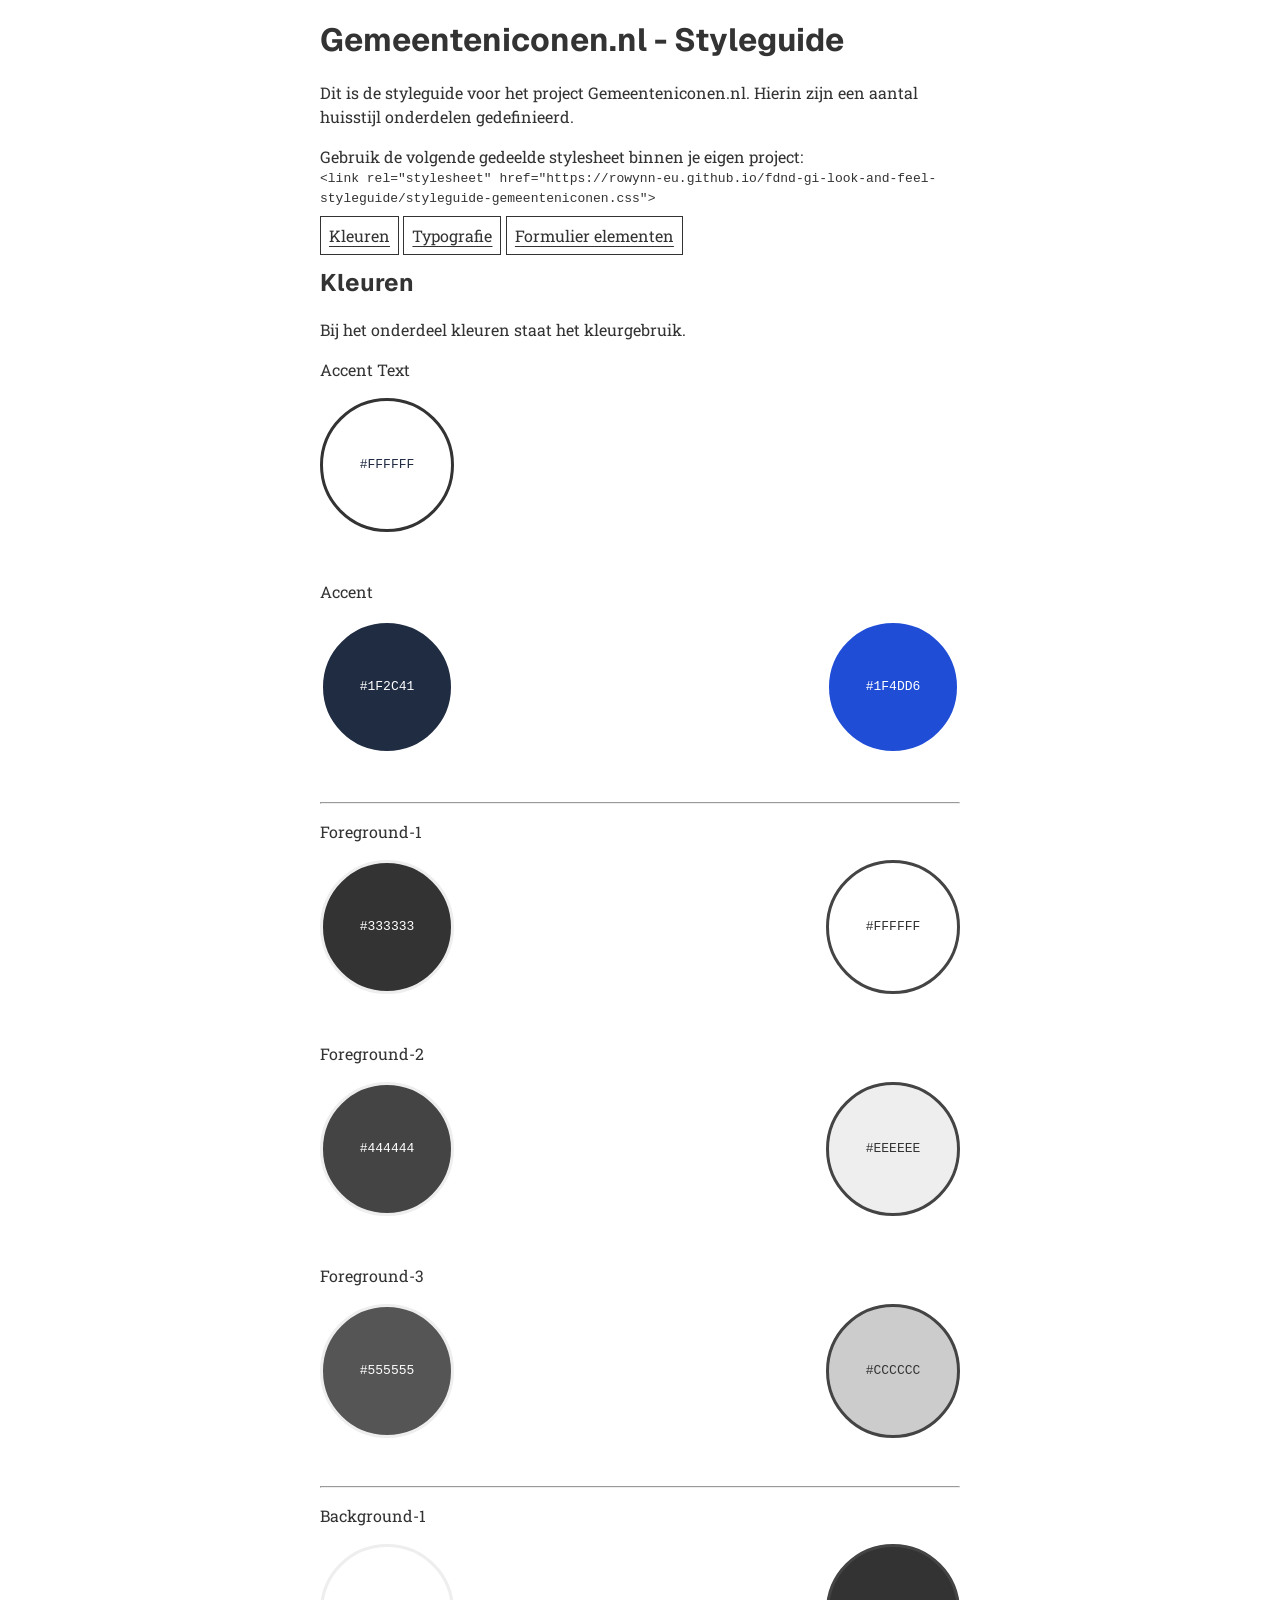
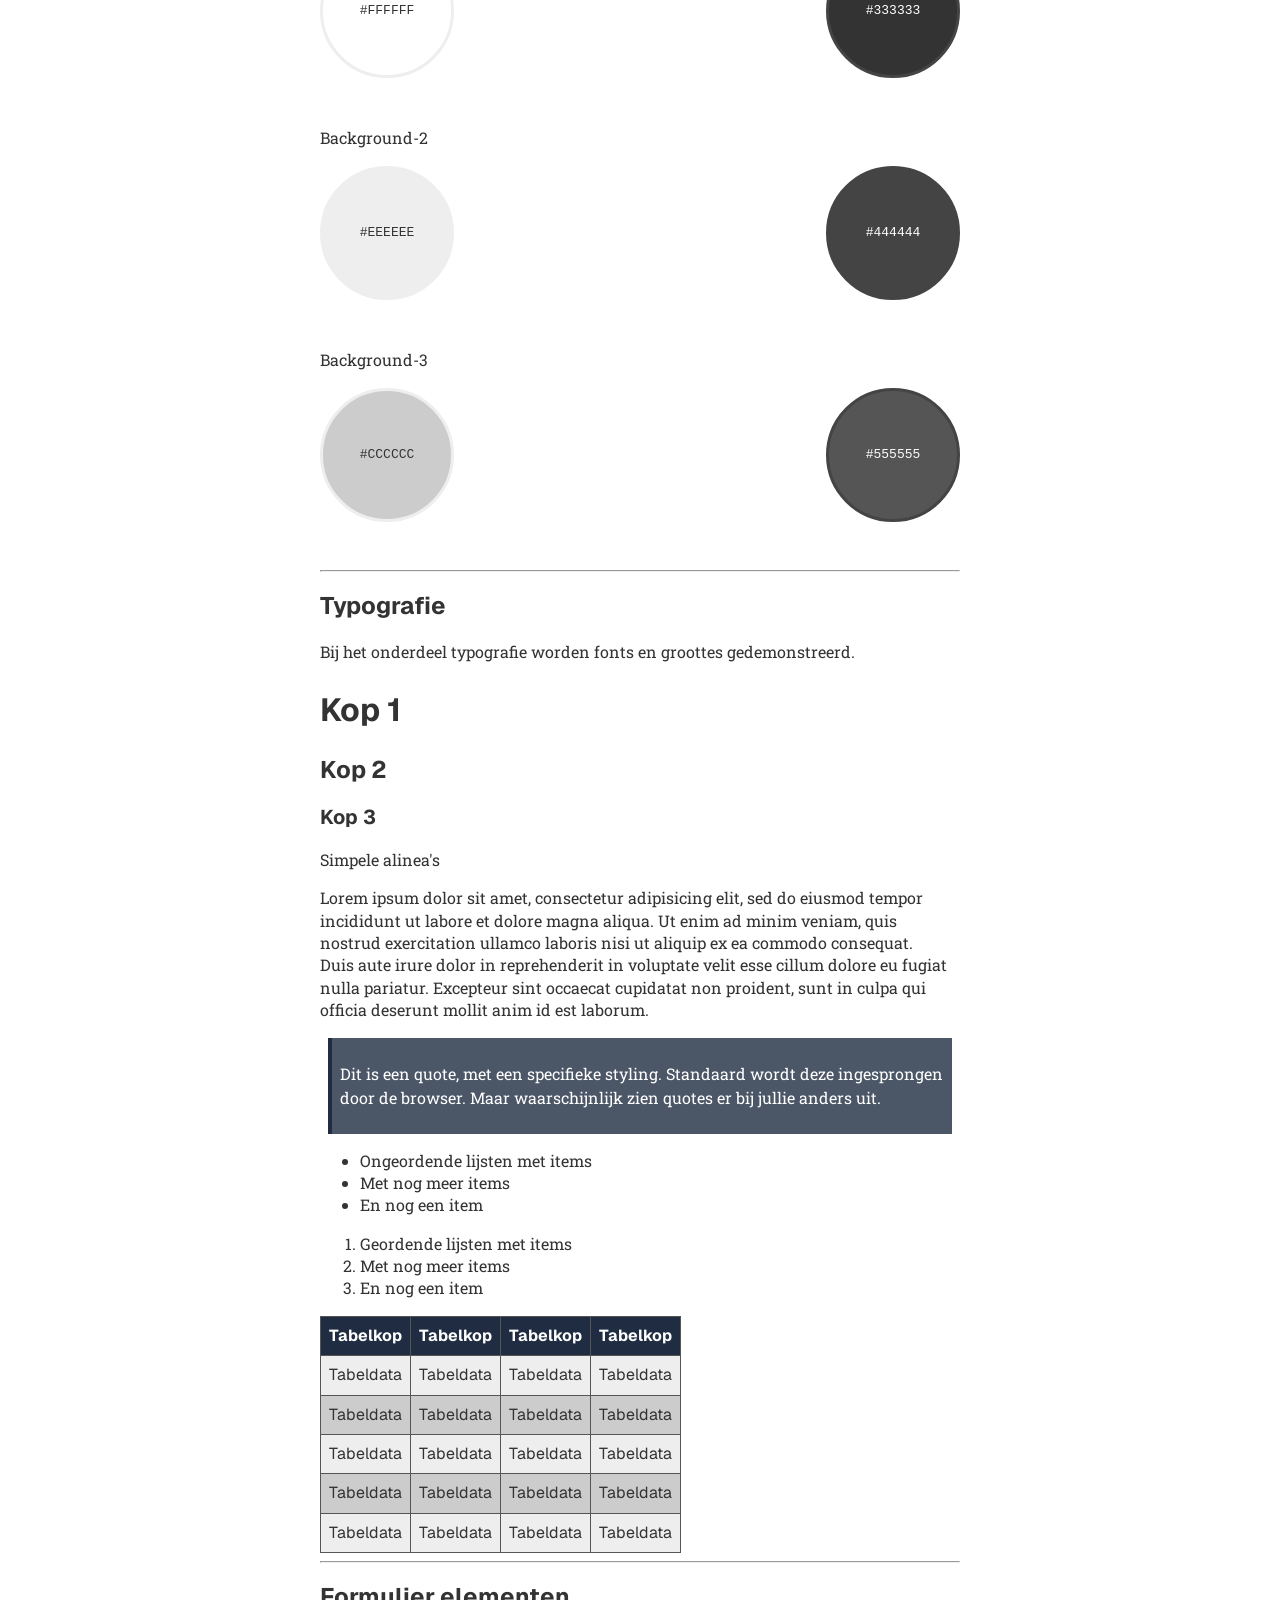
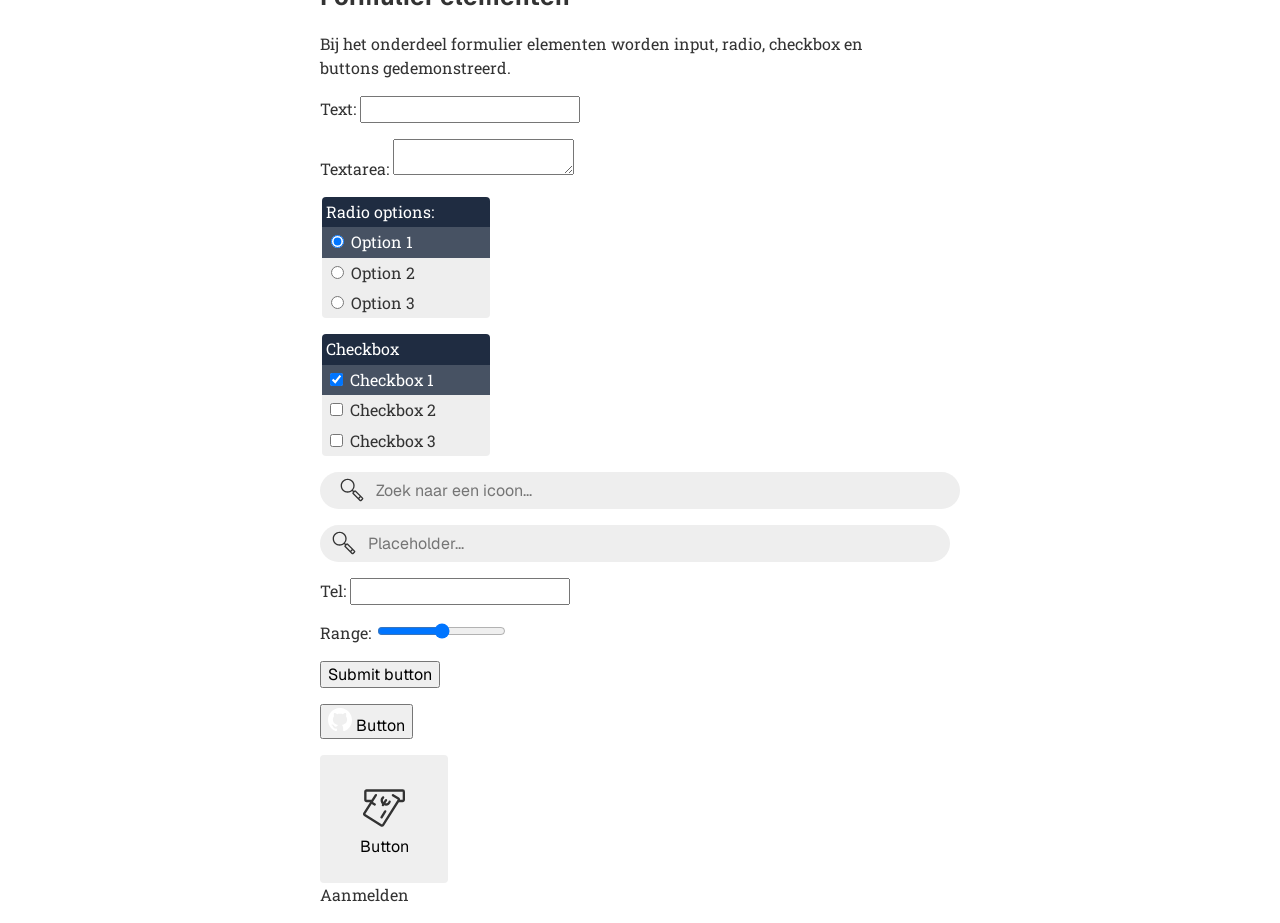
==== index.html @ 0e728c4c "#8 Geen BEM. Verder, custom-properties gebruikt en in de styleguide verwerkt.  Het kon 1 class zijn." ====
<!DOCTYPE html>
<html lang="nl">
  <head>
    <meta charset="utf-8">
    <meta name="viewport" content="width=device-width, initial-scale=1.0">
    <title>Gemeenteniconen.nl - Styleguide</title>
    <link rel="stylesheet" href="index.css">
    <link rel="stylesheet" href="styleguide-gemeenteniconen.css">
  </head>
  <body>

    <header>
      <h1>Gemeenteniconen.nl - Styleguide</h1>
      <p>Dit is de styleguide voor het project Gemeenteniconen.nl. Hierin zijn een aantal huisstijl onderdelen gedefinieerd.</p>
      <p>Gebruik de volgende gedeelde stylesheet binnen je eigen project:
        <!-- Pas deze aan zodra deze repository live staat op GitHub Pages -->
        <code>&lt;link rel=&quot;stylesheet&quot; href=&quot;https://rowynn-eu.github.io/fdnd-gi-look-and-feel-styleguide/styleguide-gemeenteniconen.css&quot;&gt;</code>
      </p>
    </header>

    <nav>
      <a href="#kleur">Kleuren</a>
      <a href="#typografie">Typografie</a>
      <a href="#formulieren">Formulier elementen</a>
      <!-- En eventueel meer categorieën en componenten -->
    </nav>


    <section id="kleur">

      <h2>Kleuren</h2>
      <p>Bij het onderdeel kleuren staat het kleurgebruik.</p>

      <figure>
        <code class="">#FFFFFF</code>
        <figcaption>Accent Text</figcaption>
      </figure>
      <figure>
        <code class="">#1F2C41</code>
        <code class="">#1F4DD6</code>
        <figcaption>Accent</figcaption>
      </figure>
      <hr>

      <figure>
        <code class="">#333333</code>
        <code class="">#FFFFFF</code>
        <figcaption>Foreground-1</figcaption>
      </figure>
      <figure>
        <code class="">#444444</code>
        <code class="">#EEEEEE</code>
        <figcaption>Foreground-2</figcaption>
      </figure>
      <figure>
        <code class="">#555555</code>
        <code class="">#CCCCCC</code>
        <figcaption>Foreground-3</figcaption>
      </figure>
      <hr>

      <figure>
        <code class="">#FFFFFF</code>
        <code class="">#333333</code>
        <figcaption>Background-1</figcaption>
      </figure>
      <figure>
        <code class="">#EEEEEE</code>
        <code class="">#444444</code>
        <figcaption>Background-2</figcaption>
      </figure>
      <figure>
        <code class="">#CCCCCC</code>
        <code class="">#555555</code>
        <figcaption>Background-3</figcaption>
      </figure>

    </section>

    <hr>

    <section id="typografie">

      <h2>Typografie</h2>
      <p>Bij het onderdeel typografie worden fonts en groottes gedemonstreerd.</p>

      <h1 class="h1">Kop 1</h1>
      <h2 class="h2">Kop 2</h2>
      <h3 class="h3">Kop 3</h3>

      <p class="p">Simpele alinea's</p>
      
      <p class="">Lorem ipsum dolor sit amet, consectetur adipisicing elit, sed do eiusmod
      tempor incididunt ut labore et dolore magna aliqua. Ut enim ad minim veniam,
      quis nostrud exercitation ullamco laboris nisi ut aliquip ex ea commodo
      consequat. Duis aute irure dolor in reprehenderit in voluptate velit esse
      cillum dolore eu fugiat nulla pariatur. Excepteur sint occaecat cupidatat non
      proident, sunt in culpa qui officia deserunt mollit anim id est laborum.</p>

      <blockquote class="">
        <p>Dit is een quote, met een specifieke styling. Standaard wordt deze ingesprongen door de browser. Maar waarschijnlijk zien quotes er bij jullie anders uit.</p>
      </blockquote>

      <ul class="">
        <li>Ongeordende lijsten met items</li>
        <li>Met nog meer items</li>
        <li>En nog een item</li>
      </ul>

      <ol class="">
        <li>Geordende lijsten met items</li>
        <li>Met nog meer items</li>
        <li>En nog een item</li>
      </ol>

      <table class="">
        <thead>
          <tr>
            <th>Tabelkop</th>
            <th>Tabelkop</th>
            <th>Tabelkop</th>
            <th>Tabelkop</th>
          </tr>
        </thead>
        <tbody>
          <tr>
            <td>Tabeldata</td>
            <td>Tabeldata</td>
            <td>Tabeldata</td>
            <td>Tabeldata</td>
          </tr>
          <tr>
            <td>Tabeldata</td>
            <td>Tabeldata</td>
            <td>Tabeldata</td>
            <td>Tabeldata</td>
          </tr>
          <tr>
            <td>Tabeldata</td>
            <td>Tabeldata</td>
            <td>Tabeldata</td>
            <td>Tabeldata</td>
          </tr>
          <tr>
            <td>Tabeldata</td>
            <td>Tabeldata</td>
            <td>Tabeldata</td>
            <td>Tabeldata</td>
          </tr>
          <tr>
            <td>Tabeldata</td>
            <td>Tabeldata</td>
            <td>Tabeldata</td>
            <td>Tabeldata</td>
          </tr>
        </tbody>
      </table>

    </section>

    <hr>
    
    <section id="formulieren">

      <h2>Formulier elementen</h2>
      <p>Bij het onderdeel formulier elementen worden input, radio, checkbox en buttons gedemonstreerd.</p>

      <form class="">

        <p>
          <label class="">
            Text: 
            <input type="text" class="">
          </label>
        </p>

        <p>
          <label class="">
            Textarea: 
            <textarea class=""></textarea>
          </label>
        </p>

        <fieldset>
          <legend class="">Radio options:</legend>

          <label class="label-filter">
            <input type="radio" name="radio-options" value="option 1" checked class="">
            Option 1
          </label>

          <label class="label-filter">
            <input type="radio" name="radio-options" value="option 2" class="">
            Option 2
          </label>

          <label class="label-filter">
            <input type="radio" name="radio-options" value="option 3" class="">
            Option 3
          </label>
        </fieldset>
        
        <fieldset class="filter">
          <legend class="filter-legend">Checkbox</legend>

          <label class="label-filter">
            <input type="checkbox" name="checkbox-1" checked class="">
            Checkbox 1
          </label>

          <label class="label-filter">
            <input type="checkbox" name="checkbox-2" class="">
            Checkbox 2
          </label>

          <label class="label-filter">
            <input type="checkbox" name="chekcbox-3" class="">
            Checkbox 3
          </label>
        </fieldset>

        <search>
          <label class="">
            <svg xmlns="http://www.w3.org/2000/svg" viewBox="0 0 48 48">
              <path d="m40.43 35.48-10.4-10.37a1.983 1.983 0 0 0-2.82 0l-.35.35-1.28-1.28a10.45 10.45 0 0 0 2.42-6.7c0-5.79-4.71-10.5-10.5-10.5S7 11.69 7 17.48s4.71 10.5 10.5 10.5c2.53 0 4.85-.9 6.66-2.39l1.28 1.28-.35.35c-.78.78-.78 2.05 0 2.83l10.4 10.37c.39.39.9.59 1.41.59s1.02-.2 1.41-.59l2.12-2.12a1.983 1.983 0 0 0 0-2.82Zm-22.94-9.49c-4.69 0-8.5-3.81-8.5-8.5s3.81-8.5 8.5-8.5 8.5 3.81 8.5 8.5-3.81 8.5-8.5 8.5Zm11.13.53 6.99 6.96-2.12 2.12-6.99-6.96 2.12-2.12Zm8.28 12.49-2-2 2.12-2.12 2 2-2.12 2.12Z"/>
            </svg> 
            <input type="search" class="input-search" placeholder="Zoek naar een icoon...">
          </label>
        </search>

        <p>
          <label class="label-search">
            <svg xmlns="http://www.w3.org/2000/svg" viewBox="0 0 48 48">
              <path d="m40.43 35.48-10.4-10.37a1.983 1.983 0 0 0-2.82 0l-.35.35-1.28-1.28a10.45 10.45 0 0 0 2.42-6.7c0-5.79-4.71-10.5-10.5-10.5S7 11.69 7 17.48s4.71 10.5 10.5 10.5c2.53 0 4.85-.9 6.66-2.39l1.28 1.28-.35.35c-.78.78-.78 2.05 0 2.83l10.4 10.37c.39.39.9.59 1.41.59s1.02-.2 1.41-.59l2.12-2.12a1.983 1.983 0 0 0 0-2.82Zm-22.94-9.49c-4.69 0-8.5-3.81-8.5-8.5s3.81-8.5 8.5-8.5 8.5 3.81 8.5 8.5-3.81 8.5-8.5 8.5Zm11.13.53 6.99 6.96-2.12 2.12-6.99-6.96 2.12-2.12Zm8.28 12.49-2-2 2.12-2.12 2 2-2.12 2.12Z"/>
            </svg> 
            <input type="search" class="input-search" placeholder="Placeholder...">
          </label>
        </p>
        
        <p>
          <label class="">
            Tel: 
            <input type="tel" class="">
          </label>
        </p>

        <p>
          <label class="">
            Range: 
            <input type="range" class="">
          </label>
        </p>

        <p>
          <input type="submit" value="Submit button" class="">
        </p>

        <p>
          <button type="button" class="button-github">Button</button>
        </p>

        <p>
          <label for="">
            
            <button type="button" class="button button-card">
              <svg xmlns="http://www.w3.org/2000/svg" viewBox="0 0 48 48">
                                <path d="M40 8H9c-1.1 0-2 .9-2 2v7c0 1.1.9 2 2 2h3.02l-5.73 9.06c-.59.93-.31 2.17.62 2.76l14.32 9.04c.94.59 2.17.31 2.76-.62L36.76 19h3.23c1.1 0 1.99-.9 2-2V9.99a2 2 0 0 0-2-2Zm-7.82 4.14c-.47-.29-1.08-.15-1.38.31-.29.47-.15 1.08.31 1.38l4.67 2.94-13.47 21.38L8 29.14l5.44-8.63 2.1 1.33c.47.3 1.08.16 1.38-.31.3-.47.16-1.08-.31-1.38l-2.1-1.33 3.37-5.35c.29-.47.15-1.08-.31-1.38-.47-.29-1.08-.15-1.38.31L13.3 17H9.02v-7h31v7h-2.25c.09-.74-.24-1.5-.91-1.93l-4.66-2.94Zm-6.29 15.27-3.11 5.1c-.29.48-.92.63-1.4.34-.48-.29-.63-.92-.34-1.4l3.11-5.1c.29-.48.92-.63 1.4-.34.48.29.63.92.34 1.4Zm3.94-8.67a4.056 4.056 0 0 1-1.55 2.44c-1.21.91-2.79 1.06-4.18.56l-.19.31c-.3.47-.91.61-1.38.31a.994.994 0 0 1-.31-1.38l.2-.31c-.12-.12-.24-.22-.35-.35-.78-.96-1.13-2.14-.99-3.32.14-1.12.71-2.11 1.61-2.79.44-.33 1.07-.24 1.4.2.33.44.24 1.07-.2 1.4-.46.35-.75.86-.82 1.43-.07.59.1 1.18.46 1.68l1.37-2.17c.3-.47.91-.61 1.38-.31.47.3.61.91.31 1.38l-1.38 2.17c.65.12 1.33 0 1.87-.41.41-.31.69-.76.79-1.25.11-.54.64-.89 1.18-.78.54.11.89.64.78 1.18Z"></path>
                            </svg>Button</button>
            Aanmelden
          </label>
          
        </p>
      </form>
    
    </section>


    <!-- En eventueel meer categorieën en componenten -->

  </body>
</html>
---- index.css ----
/* Generieke stijlen voor jullie styleguide
   Waarschijnlijk hoef je hier niet zoveel voor aan te passen, maar dat mag natuurlijk wel */

/* We gebruiken hier Cascade layers, wat mogelijke problemen met Specificiteit voorkomt
   https://developer.mozilla.org/en-US/docs/Learn_web_development/Core/Styling_basics/Cascade_layers
   https://css-tricks.com/css-cascade-layers/ */

body {
    color: var(--fg-0);
    background-color: var(--bg-0);
    font-family: 'Roboto Slab';
    
    h1,h2,h3,h4,h5,h6  {
      font-family: 'Geist';
      font-weight: 700;
    }

    figcaption {
      font-family: inherit;
    }
}

@layer generiek {

  html, body {
    scroll-behavior: smooth;
  }

  body {
    max-width: 40em;
    margin: auto;
    background: #fff;
  }

  nav:not([class]),
  h1:not([class]),
  h2:not([class]),
  p:not([class]),
  figcaption:not([class]) {
    font-family: sans-serif;
    line-height: 1.5;
  }

  p:not([class]) > code:not([class]) {
    display: block;
  }

  fieldset:not([class]) {
    margin-block: 1em;
  }

  nav:not([class]) > a {
    padding: .5em;
    border: 1px solid;
    color: inherit;
    text-decoration: none;
    &:hover, &:focus {
      text-decoration: underline;
    }
  }

  figure:not([class]) {
    display: grid;
    grid-template-columns: 1fr;
    grid-template-areas: 
    "figcaption figcaption"
    "code-1 code-2";
    align-items: center;
    gap: 1rem;
    margin: 1rem 0;
    padding-bottom: 2em;
    > code {
      grid-area: code-1;
      display: grid;
      place-items: center;
      border-radius: 50%;
      height: auto;
      width: 128px;
      aspect-ratio: 1;
    }
    > figcaption {
      grid-area: figcaption;
      align-self: start;
    }

    code:nth-of-type(1) {
      grid-area: code-1;
    }
    
    code:nth-of-type(2) {
      grid-area: code-2;
    }
  }

  figure:nth-of-type(1) {

    code { 
      color:var(--accent);
      background-color: var(--accent-text);
      border: 0.25em solid var(--fg-0);
    }

    > code:nth-of-type(1) {
      color-scheme: light;
    }

    > code:nth-of-type(2) {
      color-scheme: dark;
    }
  }

    figure:nth-of-type(2) {

    code { 
      color:var(--accent-text);
      background-color: var(--accent);
      border: 0.25em solid var(--accent-text);
    }

    > code:nth-of-type(1) {
      color-scheme: light;
    }

    > code:nth-of-type(2) {
      color-scheme: dark;
    }
  }

  figure:nth-of-type(3) {

    code { 
      color:var(--bg-0);
      background-color: var(--fg-0);
      border: 0.25em solid var(--bg-1);
    }

    > code:nth-of-type(1) {
      color-scheme: light;
    }

    > code:nth-of-type(2) {
      color-scheme: dark;
    }
  }

    figure:nth-of-type(4) {

    code { 
      color:var(--bg-0);
      background-color: var(--fg-1);
      border: 0.25em solid var(--bg-1);
    }

    > code:nth-of-type(1) {
      color-scheme: light;
    }

    > code:nth-of-type(2) {
      color-scheme: dark;
    }
  }

    figure:nth-of-type(5) {

    code { 
      color:var(--bg-0);
      background-color: var(--fg-2);
      border: 0.25em solid var(--bg-1);
    }

    > code:nth-of-type(1) {
      color-scheme: light;
    }

    > code:nth-of-type(2) {
      color-scheme: dark;
    }
  }

    figure:nth-of-type(6) {

    code { 
      color:var(--fg-0);
      background-color: var(--bg-0);
      border: 0.25em solid var(--bg-1);
    }

    > code:nth-of-type(1) {
      color-scheme: light;
    }

    > code:nth-of-type(2) {
      color-scheme: dark;
    }
  }
  
    figure:nth-of-type(7) {

    code { 
      color:var(--fg-0);
      background-color: var(--bg-1);
      border: 0.25em solid var(--bg-1);
    }

    > code:nth-of-type(1) {
      color-scheme: light;
    }

    > code:nth-of-type(2) {
      color-scheme: dark;
    }
  }

    figure:nth-of-type(8) {

    code { 
      color:var(--fg-0);
      background-color: var(--bg-2);
      border: 0.25em solid var(--bg-1);
    }

    > code:nth-of-type(1) {
      color-scheme: light;
    }

    > code:nth-of-type(2) {
      color-scheme: dark;
    }
  }

}
---- styleguide-gemeenteniconen.css ----
/* We gebruiken hier Cascade layers, wat mogelijke problemen met Specificiteit voorkomt
   https://developer.mozilla.org/en-US/docs/Learn_web_development/Core/Styling_basics/Cascade_layers
   https://css-tricks.com/css-cascade-layers/ */


    /* *********** */
    /* MARK: GEIST */
    /* *********** */

@font-face {
    font-family: 'Geist';
    font-display: fallback;
    font-weight: 400;
    font-style: normal;
    src: url(./assets/fonts/geist/static/geist-latin-400-normal.woff2) format("woff2"), 
         url(./assets/fonts/geist/static/geist-latin-400-normal.woff) format("woff"), 
         url(./assets/fonts/geist/static/geist-latin-400-normal.ttf) format("ttf");
}

@font-face {
    font-family: 'Geist';
    font-display: fallback;
    font-weight: 400;
    font-style: italic;
    src: url(./assets/fonts/geist/static/geist-latin-400-italic.woff2) format("woff2"), 
         url(./assets/fonts/geist/static/geist-latin-400-italic.woff) format("woff"), 
         url(./assets/fonts/geist/static/geist-latin-400-italic.ttf) format("ttf");
}

@font-face {
    font-family: 'Geist';
    font-display: fallback;
    font-weight: 700;
    font-style: normal;
    src: url(./assets/fonts/geist/static/geist-latin-700-normal.woff2) format("woff2"), 
         url(./assets/fonts/geist/static/geist-latin-700-normal.woff) format("woff"), 
         url(./assets/fonts/geist/static/geist-latin-700-normal.ttf) format("ttf");
}

@font-face {
    font-family: 'Geist';
    font-display: fallback;
    font-weight: 700;
    font-style: italic;
    src: url(./assets/fonts/geist/static/geist-latin-700-italic.woff2) format("woff2"), 
         url(./assets/fonts/geist/static/geist-latin-700-italic.woff) format("woff"), 
         url(./assets/fonts/geist/static/geist-latin-700-italic.ttf) format("ttf");
}

   /* ***************** */
   /* MARK: ROBOTO SLAB */
   /* ***************** */

@font-face {
    font-family: 'Roboto Slab';
    font-display: fallback;
    font-weight: 400;
    font-style: normal;
    src: url(./assets/fonts/roboto-slab/static/roboto-slab-latin-400-normal.woff2) format("woff2"), 
         url(./assets/fonts/roboto-slab/static/roboto-slab-latin-400-normal.woff) format("woff"), 
         url(./assets/fonts/roboto-slab/static/roboto-slab-latin-400-normal.ttf) format("ttf");
}

@font-face {
    font-family: 'Roboto Slab';
    font-display: fallback;
    font-weight: 700;
    font-style: normal;
    src: url(./assets/fonts/roboto-slab/static/roboto-slab-latin-700-normal.woff2) format("woff2"), 
         url(./assets/fonts/roboto-slab/static/roboto-slab-latin-700-normal.woff) format("woff"), 
         url(./assets/fonts/roboto-slab/static/roboto-slab-latin-700-normal.ttf) format("ttf");
}

    /* *********************** */
    /* MARK: CUSTOM PROPERTIES */
    /* *********************** */

:root {
    color-scheme: light dark;

    /* **************** */
    /* MARK: FOREGROUND */
    /* **************** */

    --fg-0: light-dark(#333, #fff);
    --fg-1: light-dark(#444, #eee);
    --fg-2: light-dark(#555,#ccc);

    /* **************** */
    /* MARK: BACKGROUND */
    /* **************** */

    --bg-0: light-dark(#fff, #333);
    --bg-1: light-dark(#eee, #444);
    --bg-2: light-dark(#ccc, #555);

    /* ************ */
    /* MARK: ACCENT */
    /* ************ */

    --accent:          light-dark(#1F2C41, #1F4DD6);
    --accent-muted:    light-dark(#1F2C41CC, #1F4DD666); /* light: 80% dark: 40% */
    --accent-text:     #fff;

    /* ************* */
    /* MARK: SPACING */
    /* ************* */

    /*  Deze custom properties kan je gebruiken voor witruimte, 
        maar ook bijvoorbeeld voor negatief ruimte, zoals voor 
        een border-radius bij een knop. Dat heeft standaard 4px. */

    --spacing-xs:   0.25rem;      /* 4px */
    --spacing-sm:   0.5rem;       /* 8px */
    --spacing-md:   1rem;         /* 16px */
    --spacing-lg:   2rem;         /* 32px */
    --spacing-xl:   3rem;         /* 48px */
    --spacing-xxl:  4rem;         /* 64px */

    /* *************************** */
    /* MARK: ROUNDED, VOOR MELISSA */
    /* *************************** */

    --rounded-xs:   0.25rem;      /* 4px */
    --rounded-sm:   0.5rem;       /* 8px */
    --rounded-md:   1rem;         /* 16px */
    --rounded-lg:   2rem;         /* 32px */
    --rounded-xl:   3rem;         /* 48px */
    --rounded-xxl:  4rem;         /* 64px */
}

@layer styleguide {

    /* ****************************************** */
    /* Schrijf hier de verschillende stijlen, die */
    /* gedeeld gaan worden door jullie projecten  */
    /* ****************************************** */


    /* ************* */
    /* MARK: KLEUREN */
    /* ************* */

    .primary { 
        color:var(--fg-0);
        background-color:var(--bg-0);
    }

    .secondary { 
        color:var(--fg-1);
        background-color:var(--bg-1);
    }

    .tertiary { 
        color:var(--fg-2);
        background-color:var(--bg-2);
    }
    
    .accent {
        color: var(--accent-text);
        background-color: var(--accent);
    }

    .accent-muted {
        color: var(--accent-text);
        background-color: var(--accent-muted);
    }

    .accent-fg {
        color: var(--accent);
    }

    .accent-bg {
        background-color: var(--accent);
    }

    .light-mode {
        color-scheme: light;
    }

    .dark-mode {
        color-scheme: dark;
    }


    /* **************** */
    /* MARK: TYPOGRAFIE */
    /* **************** */


    body {
        color: var(--fg-0);
        background-color: var(--bg-0);

        line-height: 1.4;

        h1, h2, h3, h4, h5, h6 {
            font-family: "Geist", Tahoma, sans-serif;
            font-weight: 700;
            text-wrap: balance;
            overflow-wrap: break-word;
            hyphens: auto;
            line-height: 1.2;
        }

        h1, .heading-large {
            font-size: 2rem;
        }

        h2, .heading-medium {
            font-size: 1.5rem;
        }

        h3, .heading-small {
            font-size: 1.25rem;
        }

        p, a, ol, ul, em, strong, .p {
            font-family: 'Roboto Slab', serif;
            font-weight: 400;
        }

        p, li, .p {
            max-width: 70ch;
            hyphens: auto;
        }

        b, strong, .b {
            font-weight: 500;
        }

        a {
            color: inherit;
            text-underline-offset: var(--spacing-xs);
            text-decoration-thickness: 1px;
            text-decoration: underline;
            font-weight: 500;
            
            &:focus-visible {
                text-decoration: none;
                translate: 0 -1px;
            }

            &:hover {
                text-decoration: none;
                translate: 0 -1px;
                outline: var(--fg-0);
            }
        }

        article, section, .section {
            text-wrap: pretty;
        }

        blockquote, .blockquote {
            color: var(--accent-text);
            background-color: var(--accent-muted);
            
            border-left: var(--spacing-xs) solid var(--accent);
            
            padding:var(--spacing-sm);
            margin: var(--spacing-sm);

            
        }

        /* ************ */
        /* MARK: TABLES */
        /* ************ */

        table {
            font-family: 'Geist';
            border-collapse: collapse;
            background-color:var(--bg-1);
            border: 1px solid var(--fg-2);

            thead {
                color: var(--accent-text);
                background-color:var(--accent);
            }

            th, td {
                border: 1px solid var(--fg-2);
                padding: var(--spacing-sm);
            }

            tbody > tr:nth-of-type(even) {
                background-color: var(--bg-2);
            }

        }

        button, input {
            font-family: 'Geist';
            font-size: inherit;
        }
    }

    a, button, input {
        cursor: pointer;
    }

    /* ************* */
    /* MARK: FILTERS */
    /* ************* */

     fieldset{
        width: fit-content;
        background-color: var(--bg-1);
        padding: 0;
        border: none;
        border-radius: var(--spacing-xs);

        :last-child{
            border-radius: 0 0 var(--spacing-xs) var(--spacing-xs);
        }
    }

    legend{
        background-color: var(--accent);
        width: 100%;
        box-sizing: border-box;
        padding: var(--spacing-xs);
        color: var(--accent-text);
        border-radius: var(--spacing-xs) var(--spacing-xs) 0 0;
    }

    .label-filter{
        min-width: 160px;
        display: block;
        padding: var(--spacing-xs);

        &:has(input:checked){
            background-color: var(--accent-muted);
            color: var(--accent-text);
        }
    }

    /* ************ */
    /* MARK: SEARCH */
    /* ************ */ 

    search {
        width: 100%;
        border-radius: var(--spacing-lg);
        background-color: var(--bg-1);
        transition: 0.2s;
        margin-top: var(--spacing-md);
        margin-bottom: var(--spacing-md);

        label {
            display: flex;
            align-items: center;
            padding: 0 var(--spacing-md);

            svg {
                fill: var(--fg-0);
                width: 32px;
            }

            .input-search {
                font-size: inherit;
                color: var(--fg-0);
                background-color: transparent;
                outline: none;
                border: none;
                padding: var(--spacing-sm);
            }
        } 

        /* wanneer iets in de search gefocussed word, gebeurt dit */
        &:focus-within {
            box-shadow: 0 0 2px var(--fg-0);
        }
    }

    /*  *************************************************************************
        Ik weet dat dit DRY breekt een beetje, maar in het geval dat je het niet
        in een <search> element gaat nesten, dan werkt hij hier met .class
        selectors ook.  
    *****************************************************************************/

    .label-search {
        display: flex;
        align-items: center;

        padding: 0 var(--spacing-sm);
        margin-top: var(--spacing-md);
        margin-bottom: var(--spacing-md);

        width: 100%;
        box-sizing: border-box;
        
        border-radius: var(--spacing-lg);
        background-color: var(--bg-1);

        transition: 0.125s;

         svg {
            fill: var(--fg-0);
            width: 32px;
        }

        .input-search {
            font-size: inherit;
            outline: none;
            border: none;

            color: var(--fg-0);
            background-color: inherit;

            padding: var(--spacing-sm);
        }
   
        /* 
            Ik kan me herinneren dat Sanne iets zij over kleinere schermen 
            te ondersteunen kan je een halve pixel toevoegen met calc(), 
            maar 2.5px als waarde werkt niet. Idk? 
        */
        &:focus-within {
            box-shadow: 0 0 calc(2px + 0.5px) var(--fg-0);
        }
    }
    
    /* ************* */
    /* MARK: BUTTONS */
    /* ************* */

    .button {
        display: flex;
        justify-content: center;
        align-items: center;
        padding: var(--spacing-sm);
        
        border-radius: var(--rounded-xs);
        border: none;
    }

    .button-card {
        flex-direction: column;

        transition: 0.125s;
        
        width: 128px;
        height: 128px;

        > svg {
            fill: var(--fg-0);
            aspect-ratio: 1 / 1;
            width: 50%;
            height: 50%;
        }

        &:hover, &:focus {
            text-decoration-line: underline;
            translate: 0 -0.2em;
        }

        &:hover {
            box-shadow: 0.25em 0.25em 0em 0em var(--accent);
        }
    }

    .button-max {
        /* LET OP: Bevat padding!!! */
        justify-self: center;
        width: calc-size(100%, size - var(--spacing-md));
    }

    .button-menu {

        &::before {
            padding-right: var(--spacing-xs);
            content: url('./assets/icons/menu.svg') / 'Open';
        }

        &.is-open::before {
            padding-right: 0;
            content: url('./assets/icons/close.svg') / 'Sluit';
        }
    }

    .button-github {
        &::before {
            padding-right: var(--spacing-xs);
            content: url('./assets/icons/github-invertocat-white.svg') / 'Open' /* belangrijk dat je dan de knop GitHub noemt */
        }
    }

    .is-open {
        translate: 0; 
    }

    /* ********** */
    /* MARK: A11Y */
    /* ********** */
    
    .skip {
        z-index: 90;
        display: block;
        padding: var(--spacing-xs);

        position: fixed;
        translate: -200%;
        
        &:focus {
            outline-color: var(--bg-0);
            color: var(--bg-0) ;
            background-color: var(--fg-0);
            translate: unset;
        }
    }

    .visually-hidden {
        translate: -200%;
    }


    /* **************** */
    /* MARK: CONTAINERS */
    /* **************** */

}
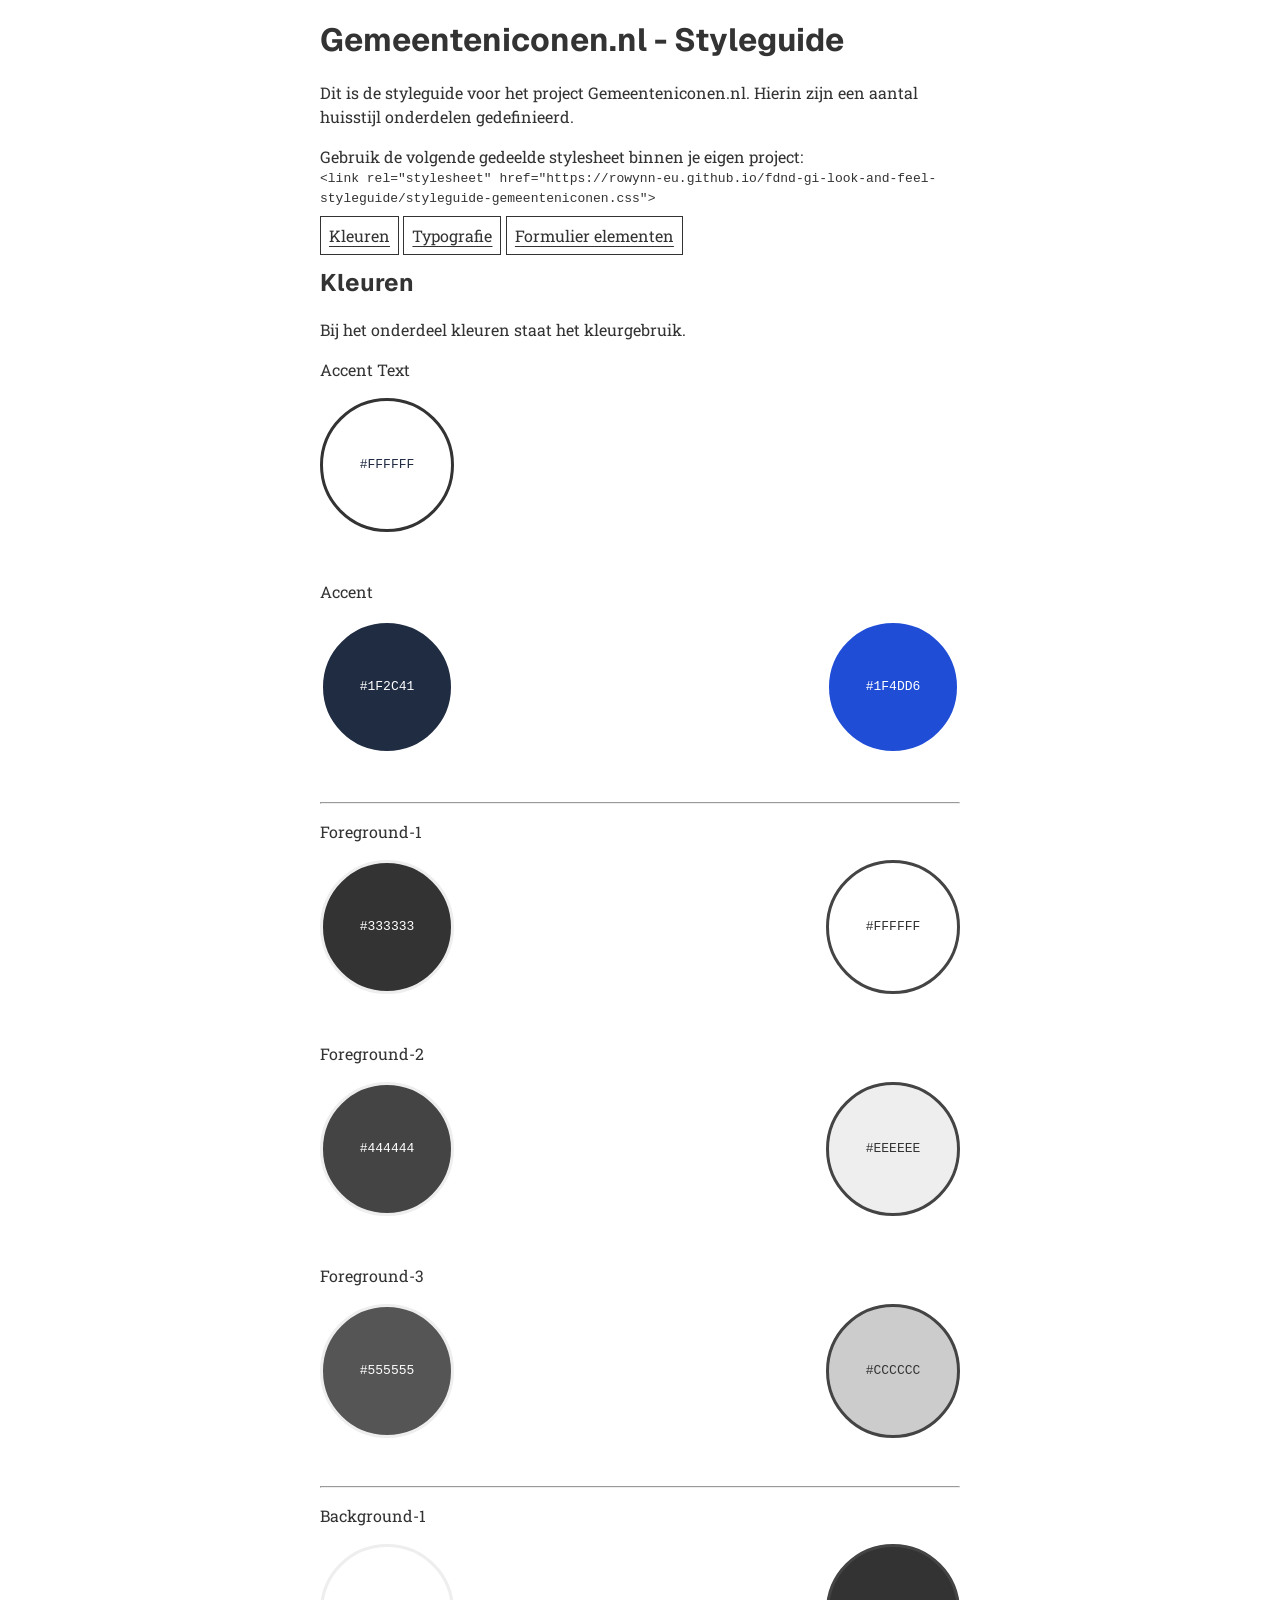
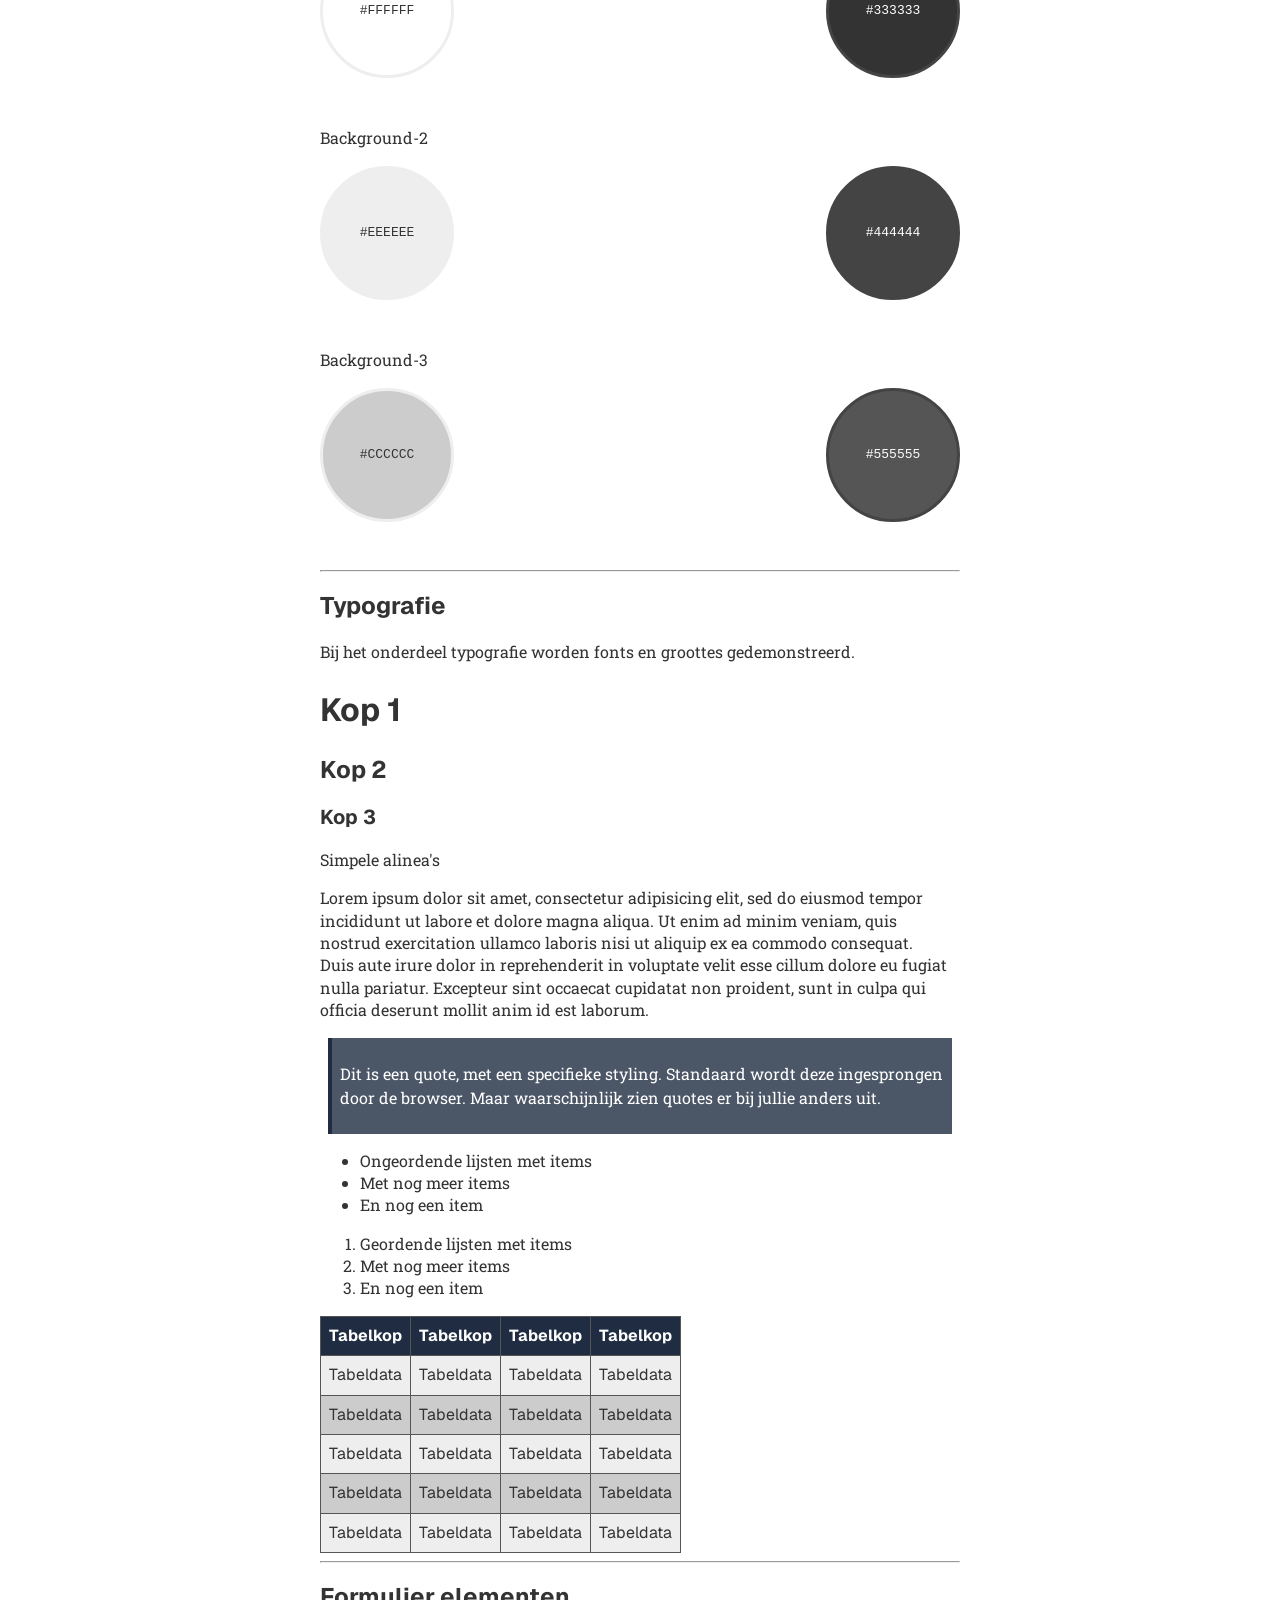
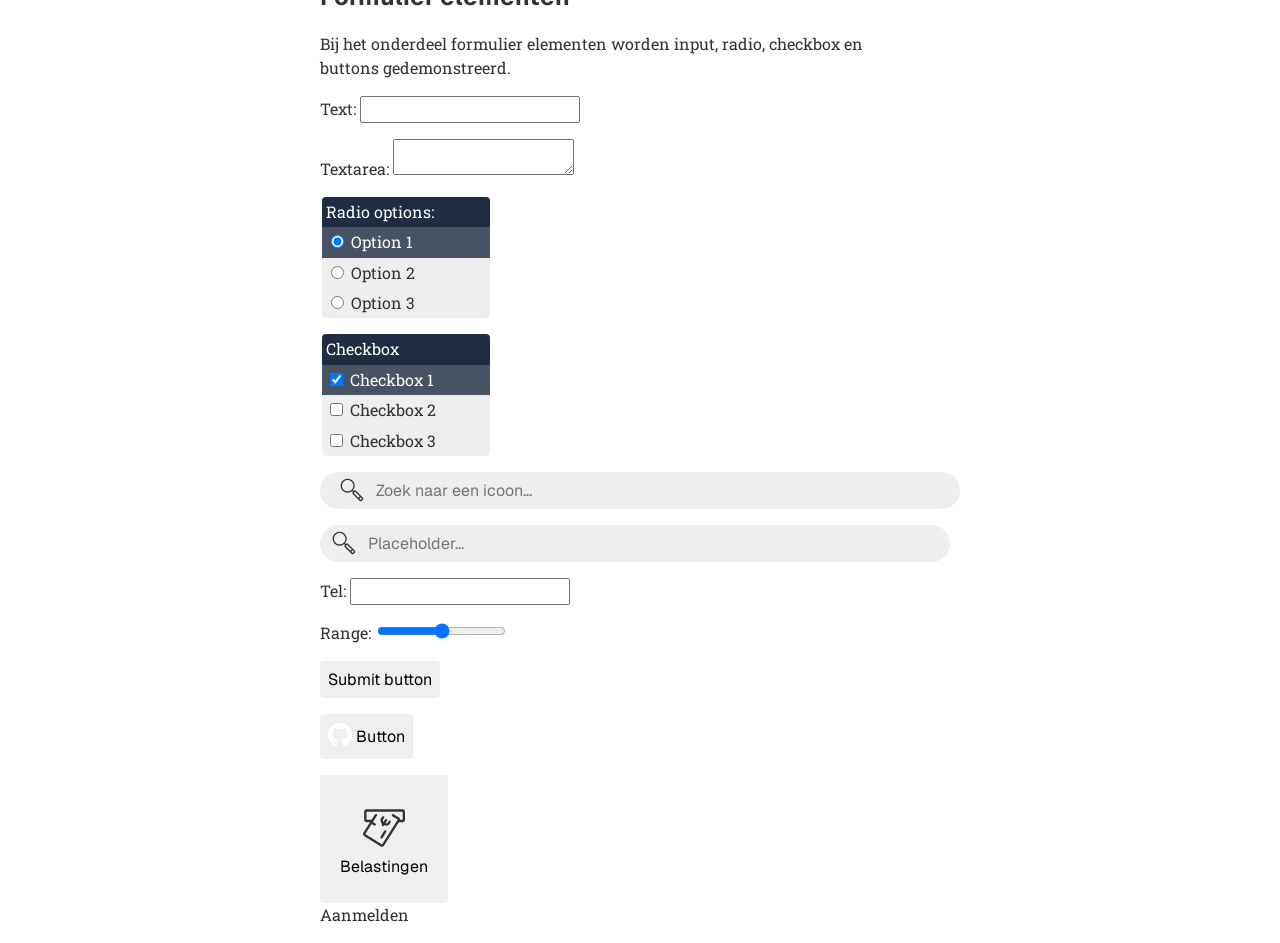
==== commit 85014b31: "#6, #7, #8, #9 interactivity toegevoegd" ====
--- a/index.html
+++ b/index.html
@@ -252,11 +252,11 @@
         </p>
 
         <p>
-          <input type="submit" value="Submit button" class="">
-        </p>
-
-        <p>
-          <button type="button" class="button-github">Button</button>
+          <input type="submit" value="Submit button" class="button">
+        </p>
+
+        <p>
+          <button type="button" class="button button-github">Button</button>
         </p>
 
         <p>
@@ -265,7 +265,7 @@
             <button type="button" class="button button-card">
               <svg xmlns="http://www.w3.org/2000/svg" viewBox="0 0 48 48">
                                 <path d="M40 8H9c-1.1 0-2 .9-2 2v7c0 1.1.9 2 2 2h3.02l-5.73 9.06c-.59.93-.31 2.17.62 2.76l14.32 9.04c.94.59 2.17.31 2.76-.62L36.76 19h3.23c1.1 0 1.99-.9 2-2V9.99a2 2 0 0 0-2-2Zm-7.82 4.14c-.47-.29-1.08-.15-1.38.31-.29.47-.15 1.08.31 1.38l4.67 2.94-13.47 21.38L8 29.14l5.44-8.63 2.1 1.33c.47.3 1.08.16 1.38-.31.3-.47.16-1.08-.31-1.38l-2.1-1.33 3.37-5.35c.29-.47.15-1.08-.31-1.38-.47-.29-1.08-.15-1.38.31L13.3 17H9.02v-7h31v7h-2.25c.09-.74-.24-1.5-.91-1.93l-4.66-2.94Zm-6.29 15.27-3.11 5.1c-.29.48-.92.63-1.4.34-.48-.29-.63-.92-.34-1.4l3.11-5.1c.29-.48.92-.63 1.4-.34.48.29.63.92.34 1.4Zm3.94-8.67a4.056 4.056 0 0 1-1.55 2.44c-1.21.91-2.79 1.06-4.18.56l-.19.31c-.3.47-.91.61-1.38.31a.994.994 0 0 1-.31-1.38l.2-.31c-.12-.12-.24-.22-.35-.35-.78-.96-1.13-2.14-.99-3.32.14-1.12.71-2.11 1.61-2.79.44-.33 1.07-.24 1.4.2.33.44.24 1.07-.2 1.4-.46.35-.75.86-.82 1.43-.07.59.1 1.18.46 1.68l1.37-2.17c.3-.47.91-.61 1.38-.31.47.3.61.91.31 1.38l-1.38 2.17c.65.12 1.33 0 1.87-.41.41-.31.69-.76.79-1.25.11-.54.64-.89 1.18-.78.54.11.89.64.78 1.18Z"></path>
-                            </svg>Button</button>
+                            </svg>Belastingen</button>
             Aanmelden
           </label>
           
--- a/styleguide-gemeenteniconen.css
+++ b/styleguide-gemeenteniconen.css
@@ -334,6 +334,10 @@
             background-color: var(--accent-muted);
             color: var(--accent-text);
         }
+
+        &:hover {
+            background-color: color-mix(in srgb, var(--accent-muted) 40%, transparent 60%);
+        }
     }
 
     /* ************ */
@@ -417,7 +421,7 @@
             te ondersteunen kan je een halve pixel toevoegen met calc(), 
             maar 2.5px als waarde werkt niet. Idk? 
         */
-        &:focus-within {
+        &:focus-within, &:hover {
             box-shadow: 0 0 calc(2px + 0.5px) var(--fg-0);
         }
     }
@@ -431,15 +435,20 @@
         justify-content: center;
         align-items: center;
         padding: var(--spacing-sm);
+        transition: 0.125s;
         
         border-radius: var(--rounded-xs);
         border: none;
+
+        &:hover, &:focus {
+            text-decoration-line: underline;
+            translate: 0 -2px;
+        }
+
     }
 
     .button-card {
         flex-direction: column;
-
-        transition: 0.125s;
         
         width: 128px;
         height: 128px;
@@ -452,12 +461,8 @@
         }
 
         &:hover, &:focus {
-            text-decoration-line: underline;
-            translate: 0 -0.2em;
-        }
-
-        &:hover {
             box-shadow: 0.25em 0.25em 0em 0em var(--accent);
+            translate: 0 -0.25em;
         }
     }
 
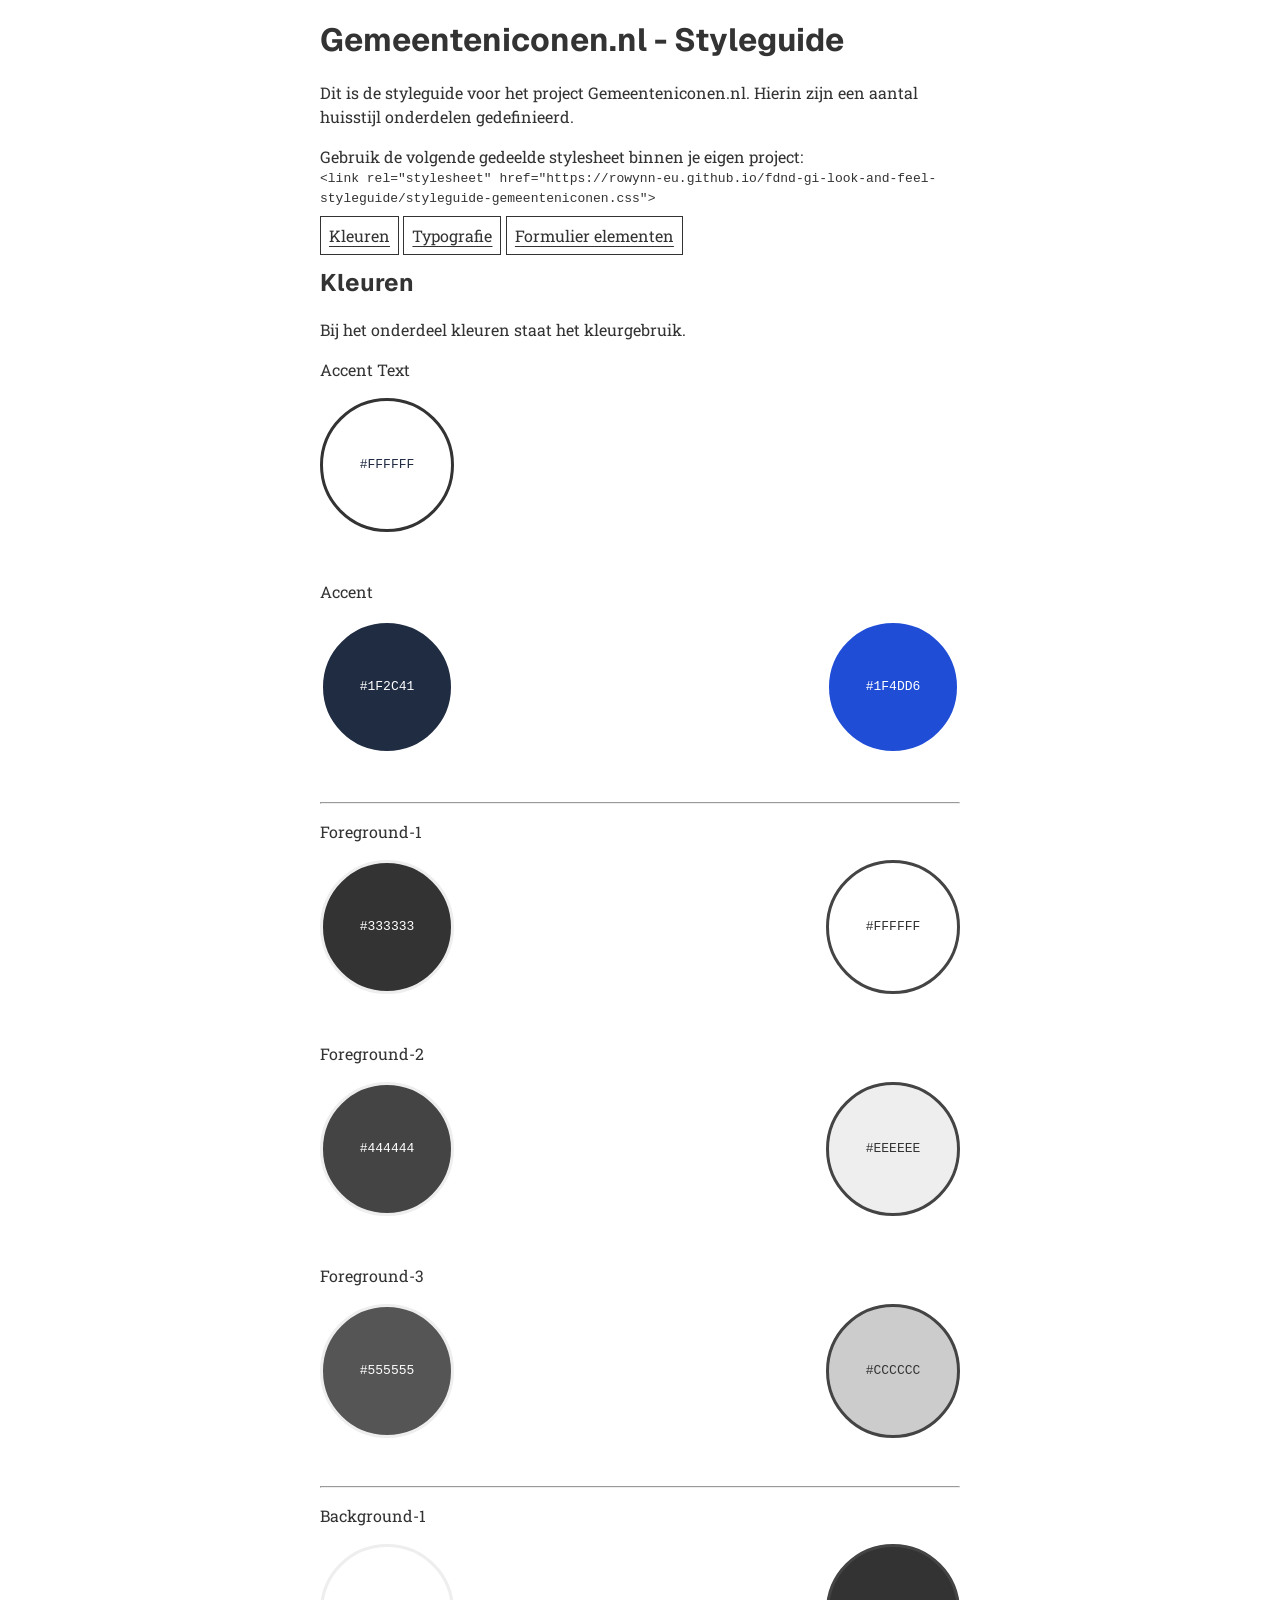
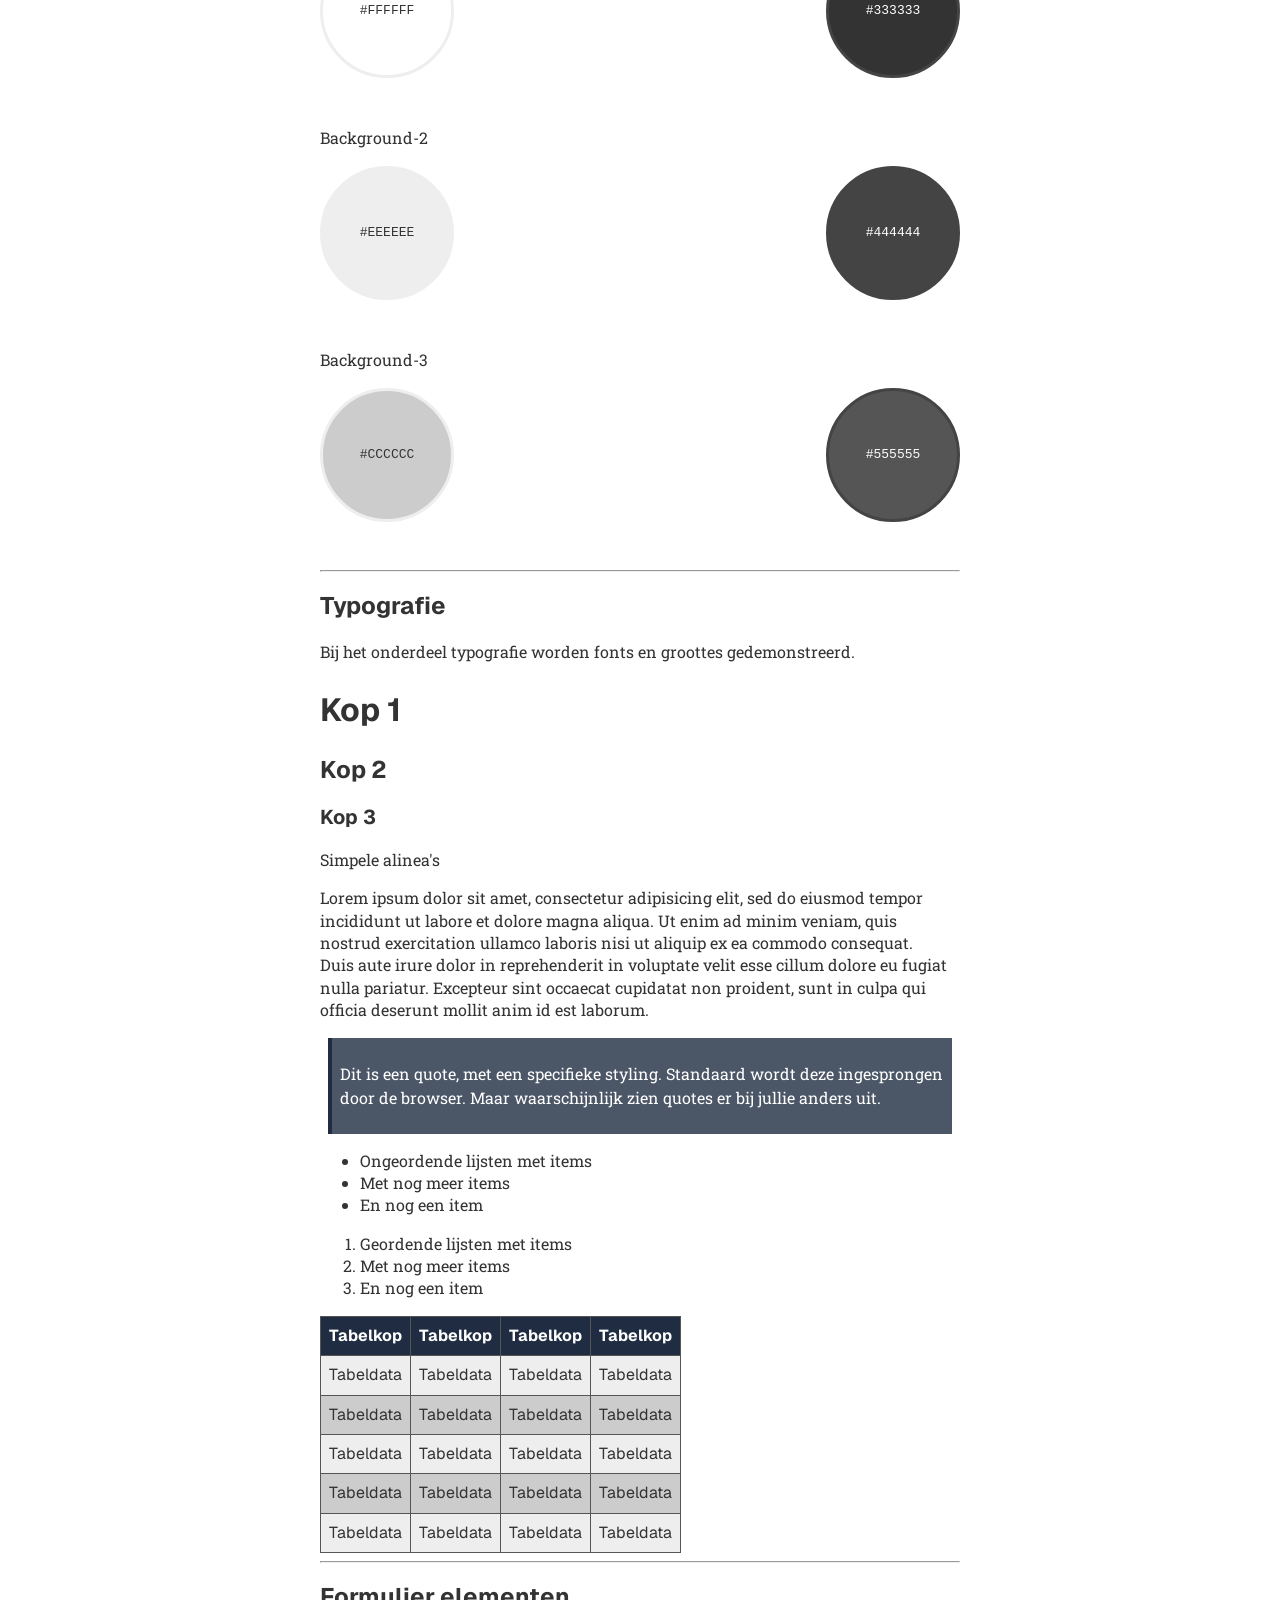
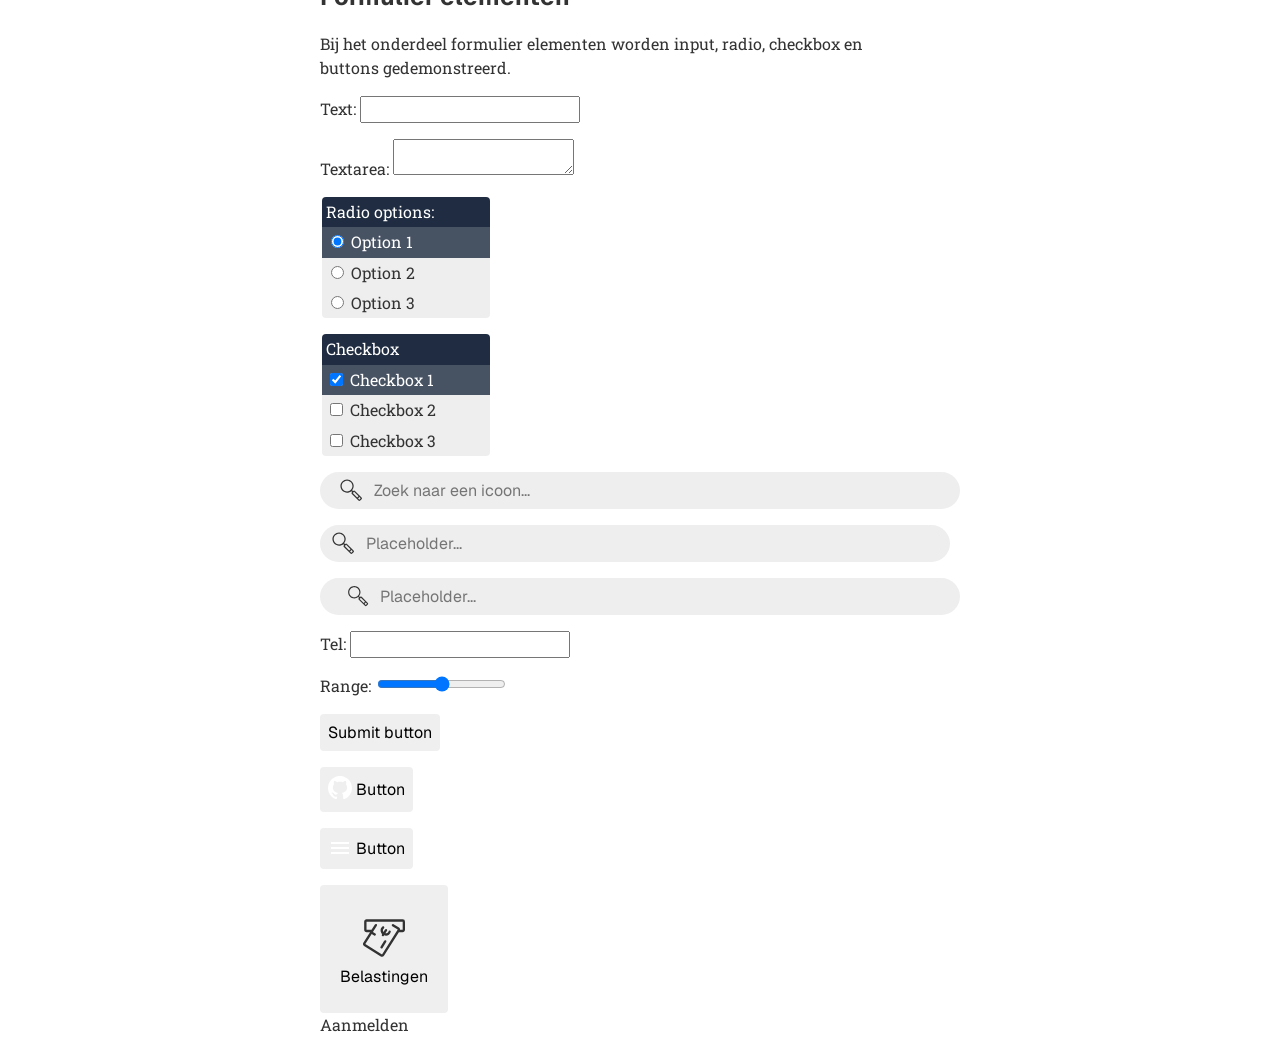
==== commit c8bccec9: "#7 border-radius" ====
--- a/index.html
+++ b/index.html
@@ -236,6 +236,15 @@
             <input type="search" class="input-search" placeholder="Placeholder...">
           </label>
         </p>
+
+        <search class="label-search">
+          <label>
+            <svg xmlns="http://www.w3.org/2000/svg" viewBox="0 0 48 48">
+              <path d="m40.43 35.48-10.4-10.37a1.983 1.983 0 0 0-2.82 0l-.35.35-1.28-1.28a10.45 10.45 0 0 0 2.42-6.7c0-5.79-4.71-10.5-10.5-10.5S7 11.69 7 17.48s4.71 10.5 10.5 10.5c2.53 0 4.85-.9 6.66-2.39l1.28 1.28-.35.35c-.78.78-.78 2.05 0 2.83l10.4 10.37c.39.39.9.59 1.41.59s1.02-.2 1.41-.59l2.12-2.12a1.983 1.983 0 0 0 0-2.82Zm-22.94-9.49c-4.69 0-8.5-3.81-8.5-8.5s3.81-8.5 8.5-8.5 8.5 3.81 8.5 8.5-3.81 8.5-8.5 8.5Zm11.13.53 6.99 6.96-2.12 2.12-6.99-6.96 2.12-2.12Zm8.28 12.49-2-2 2.12-2.12 2 2-2.12 2.12Z"/>
+            </svg> 
+            <input type="search" class="input-search" placeholder="Placeholder...">
+          </label>
+        </search>
         
         <p>
           <label class="">
@@ -257,6 +266,10 @@
 
         <p>
           <button type="button" class="button button-github">Button</button>
+        </p>
+
+        <p>
+          <button type="button" class="button button-menu">Button</button>
         </p>
 
         <p>
--- a/styleguide-gemeenteniconen.css
+++ b/styleguide-gemeenteniconen.css
@@ -346,9 +346,9 @@
 
     search {
         width: 100%;
-        border-radius: var(--spacing-lg);
+        border-radius: var(--rounded-lg);
         background-color: var(--bg-1);
-        transition: 0.2s;
+        transition: 0.125s;
         margin-top: var(--spacing-md);
         margin-bottom: var(--spacing-md);
 
@@ -362,14 +362,18 @@
                 width: 32px;
             }
 
-            .input-search {
-                font-size: inherit;
-                color: var(--fg-0);
-                background-color: transparent;
-                outline: none;
-                border: none;
-                padding: var(--spacing-sm);
-            }
+        .input-search {
+            font-size: inherit;
+            outline: none;
+            border: none;
+
+            width: 100%;
+
+            color: var(--fg-0);
+            background-color: inherit;
+
+            padding: var(--spacing-sm);
+        }
         } 
 
         /* wanneer iets in de search gefocussed word, gebeurt dit */
@@ -409,6 +413,10 @@
             font-size: inherit;
             outline: none;
             border: none;
+            border-radius: var(--spacing-lg);
+
+            
+            width: 100%;
 
             color: var(--fg-0);
             background-color: inherit;
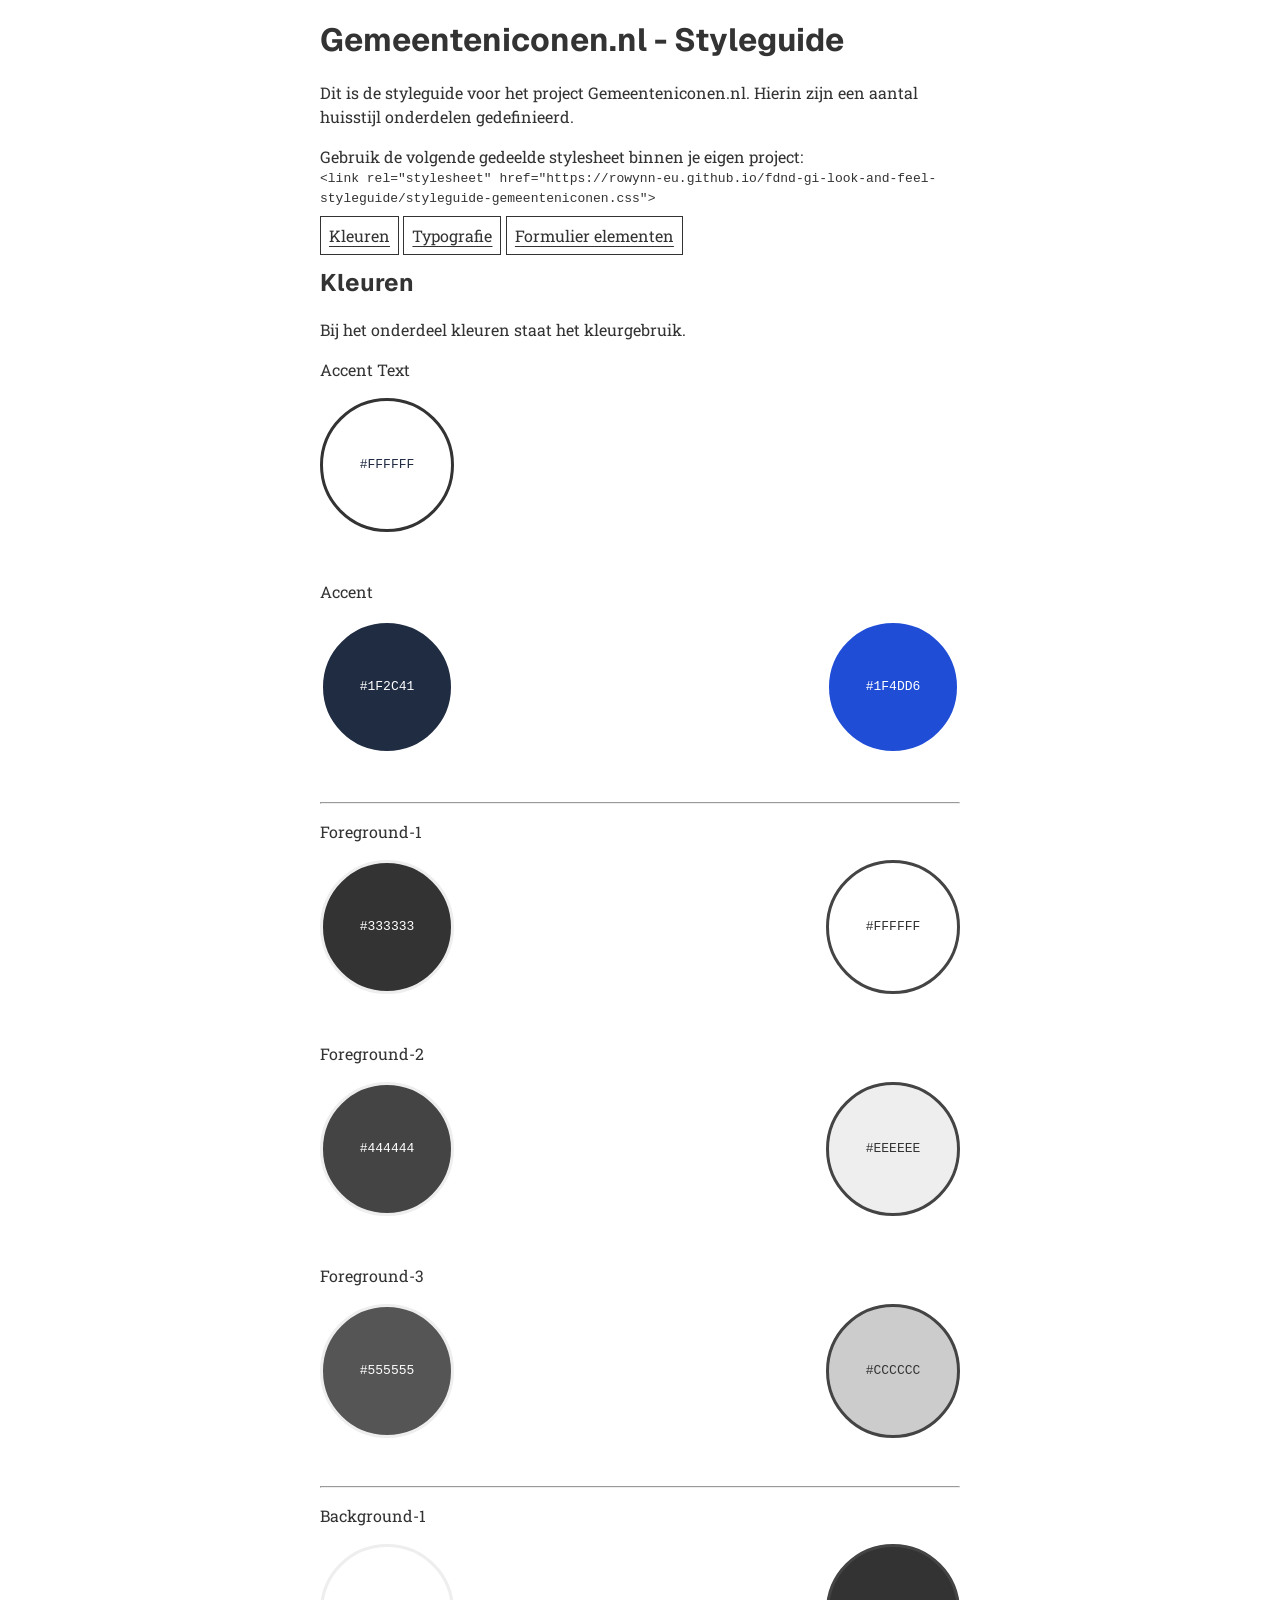
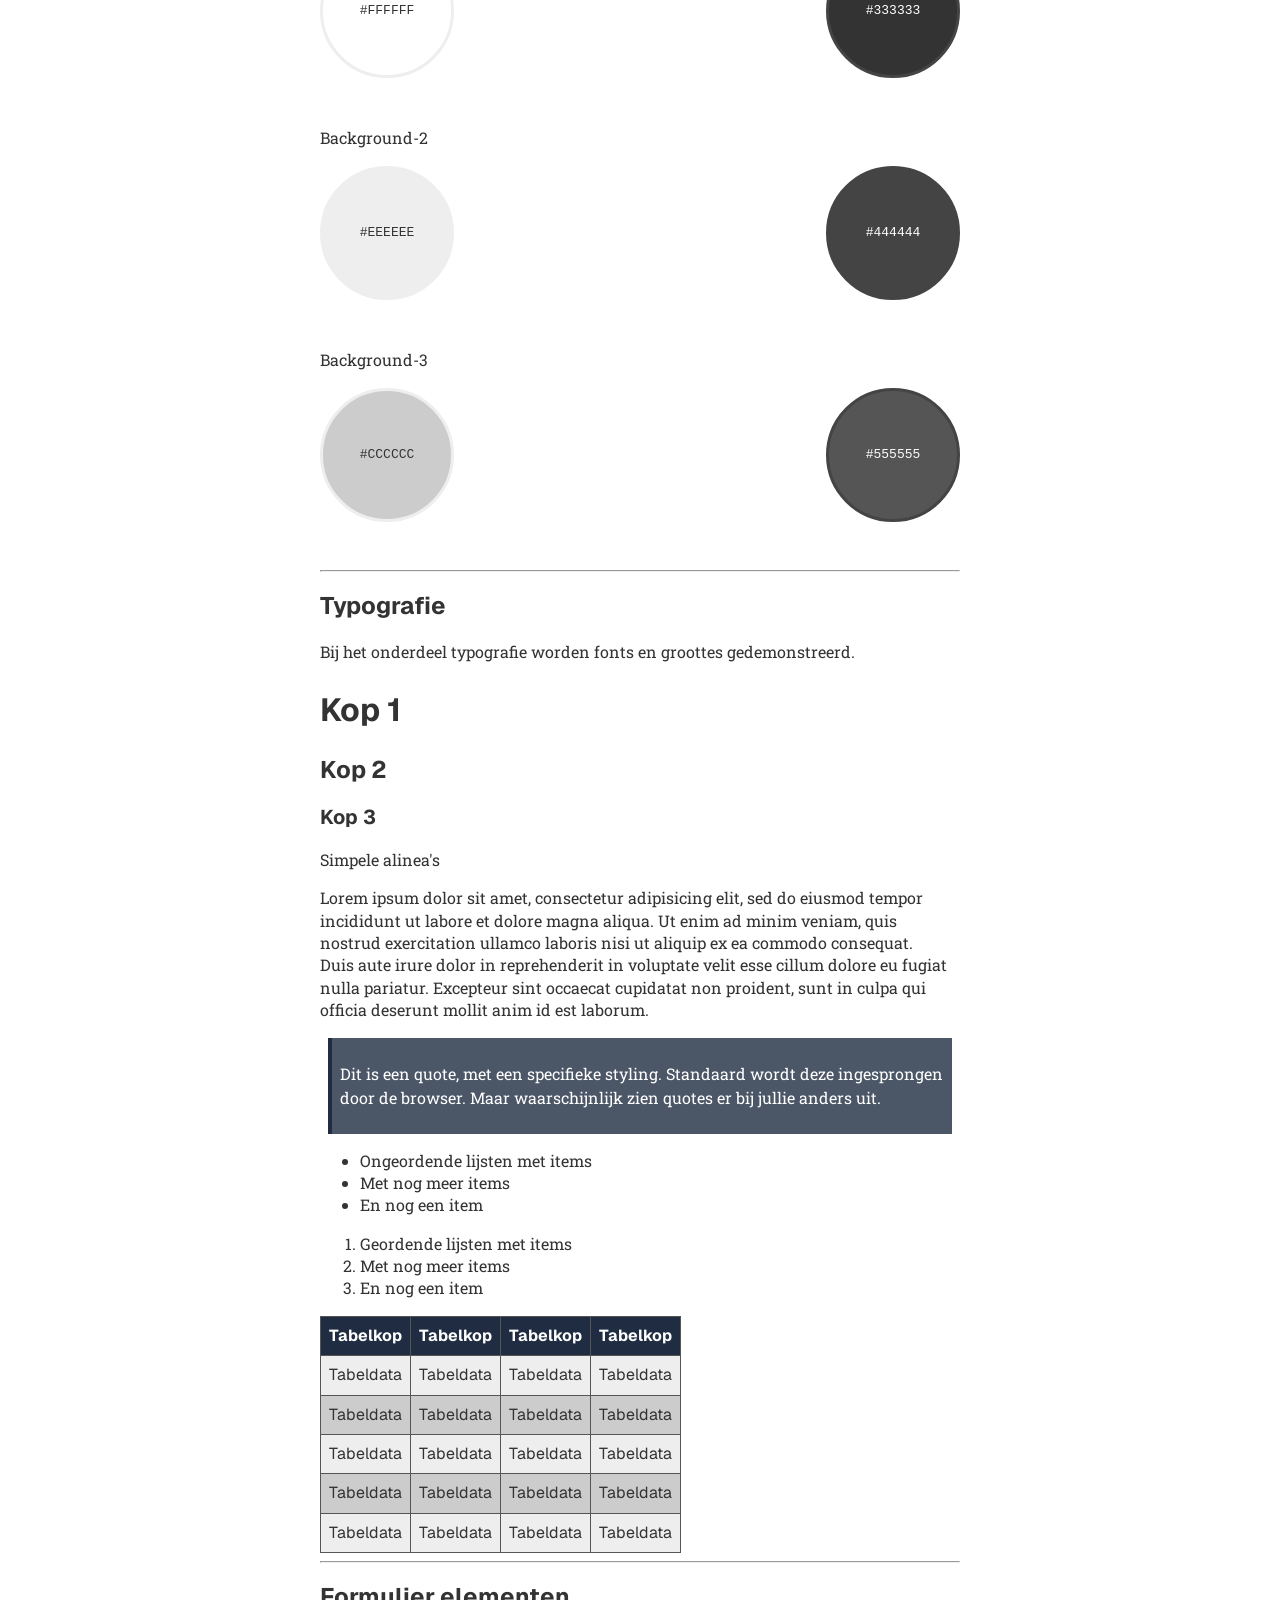
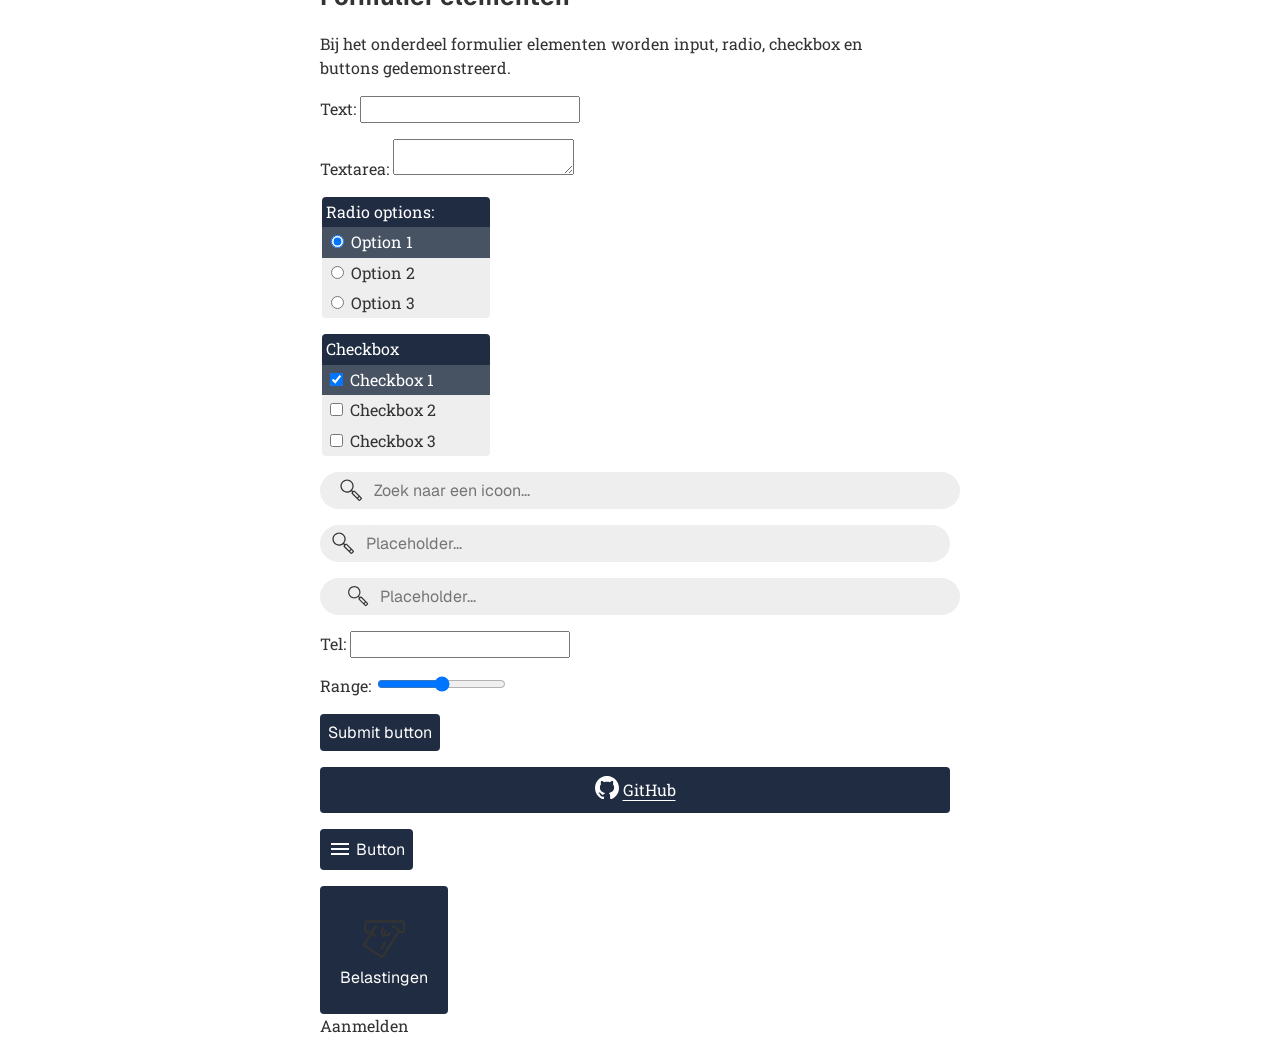
==== commit 0cb700d2: "#10 button element selector + class selector." ====
--- a/index.html
+++ b/index.html
@@ -261,21 +261,20 @@
         </p>
 
         <p>
-          <input type="submit" value="Submit button" class="button">
-        </p>
-
-        <p>
-          <button type="button" class="button button-github">Button</button>
-        </p>
-
-        <p>
-          <button type="button" class="button button-menu">Button</button>
+          <input type="submit" value="Submit button" class="button accent">
+        </p>
+
+
+        <p><a href="./" class="button button-github accent">GitHub</a></p>
+
+        <p>
+          <button type="button" class="button button-menu accent">Button</button>
         </p>
 
         <p>
           <label for="">
             
-            <button type="button" class="button button-card">
+            <button type="button" class="button button-card accent">
               <svg xmlns="http://www.w3.org/2000/svg" viewBox="0 0 48 48">
                                 <path d="M40 8H9c-1.1 0-2 .9-2 2v7c0 1.1.9 2 2 2h3.02l-5.73 9.06c-.59.93-.31 2.17.62 2.76l14.32 9.04c.94.59 2.17.31 2.76-.62L36.76 19h3.23c1.1 0 1.99-.9 2-2V9.99a2 2 0 0 0-2-2Zm-7.82 4.14c-.47-.29-1.08-.15-1.38.31-.29.47-.15 1.08.31 1.38l4.67 2.94-13.47 21.38L8 29.14l5.44-8.63 2.1 1.33c.47.3 1.08.16 1.38-.31.3-.47.16-1.08-.31-1.38l-2.1-1.33 3.37-5.35c.29-.47.15-1.08-.31-1.38-.47-.29-1.08-.15-1.38.31L13.3 17H9.02v-7h31v7h-2.25c.09-.74-.24-1.5-.91-1.93l-4.66-2.94Zm-6.29 15.27-3.11 5.1c-.29.48-.92.63-1.4.34-.48-.29-.63-.92-.34-1.4l3.11-5.1c.29-.48.92-.63 1.4-.34.48.29.63.92.34 1.4Zm3.94-8.67a4.056 4.056 0 0 1-1.55 2.44c-1.21.91-2.79 1.06-4.18.56l-.19.31c-.3.47-.91.61-1.38.31a.994.994 0 0 1-.31-1.38l.2-.31c-.12-.12-.24-.22-.35-.35-.78-.96-1.13-2.14-.99-3.32.14-1.12.71-2.11 1.61-2.79.44-.33 1.07-.24 1.4.2.33.44.24 1.07-.2 1.4-.46.35-.75.86-.82 1.43-.07.59.1 1.18.46 1.68l1.37-2.17c.3-.47.91-.61 1.38-.31.47.3.61.91.31 1.38l-1.38 2.17c.65.12 1.33 0 1.87-.41.41-.31.69-.76.79-1.25.11-.54.64-.89 1.18-.78.54.11.89.64.78 1.18Z"></path>
                             </svg>Belastingen</button>
--- a/styleguide-gemeenteniconen.css
+++ b/styleguide-gemeenteniconen.css
@@ -2,134 +2,133 @@
    https://developer.mozilla.org/en-US/docs/Learn_web_development/Core/Styling_basics/Cascade_layers
    https://css-tricks.com/css-cascade-layers/ */
 
+@layer styleguide {
 
     /* *********** */
     /* MARK: GEIST */
     /* *********** */
 
-@font-face {
-    font-family: 'Geist';
-    font-display: fallback;
-    font-weight: 400;
-    font-style: normal;
-    src: url(./assets/fonts/geist/static/geist-latin-400-normal.woff2) format("woff2"), 
-         url(./assets/fonts/geist/static/geist-latin-400-normal.woff) format("woff"), 
-         url(./assets/fonts/geist/static/geist-latin-400-normal.ttf) format("ttf");
-}
-
-@font-face {
-    font-family: 'Geist';
-    font-display: fallback;
-    font-weight: 400;
-    font-style: italic;
-    src: url(./assets/fonts/geist/static/geist-latin-400-italic.woff2) format("woff2"), 
-         url(./assets/fonts/geist/static/geist-latin-400-italic.woff) format("woff"), 
-         url(./assets/fonts/geist/static/geist-latin-400-italic.ttf) format("ttf");
-}
-
-@font-face {
-    font-family: 'Geist';
-    font-display: fallback;
-    font-weight: 700;
-    font-style: normal;
-    src: url(./assets/fonts/geist/static/geist-latin-700-normal.woff2) format("woff2"), 
-         url(./assets/fonts/geist/static/geist-latin-700-normal.woff) format("woff"), 
-         url(./assets/fonts/geist/static/geist-latin-700-normal.ttf) format("ttf");
-}
-
-@font-face {
-    font-family: 'Geist';
-    font-display: fallback;
-    font-weight: 700;
-    font-style: italic;
-    src: url(./assets/fonts/geist/static/geist-latin-700-italic.woff2) format("woff2"), 
-         url(./assets/fonts/geist/static/geist-latin-700-italic.woff) format("woff"), 
-         url(./assets/fonts/geist/static/geist-latin-700-italic.ttf) format("ttf");
-}
-
-   /* ***************** */
-   /* MARK: ROBOTO SLAB */
-   /* ***************** */
-
-@font-face {
-    font-family: 'Roboto Slab';
-    font-display: fallback;
-    font-weight: 400;
-    font-style: normal;
-    src: url(./assets/fonts/roboto-slab/static/roboto-slab-latin-400-normal.woff2) format("woff2"), 
-         url(./assets/fonts/roboto-slab/static/roboto-slab-latin-400-normal.woff) format("woff"), 
-         url(./assets/fonts/roboto-slab/static/roboto-slab-latin-400-normal.ttf) format("ttf");
-}
-
-@font-face {
-    font-family: 'Roboto Slab';
-    font-display: fallback;
-    font-weight: 700;
-    font-style: normal;
-    src: url(./assets/fonts/roboto-slab/static/roboto-slab-latin-700-normal.woff2) format("woff2"), 
-         url(./assets/fonts/roboto-slab/static/roboto-slab-latin-700-normal.woff) format("woff"), 
-         url(./assets/fonts/roboto-slab/static/roboto-slab-latin-700-normal.ttf) format("ttf");
-}
-
-    /* *********************** */
-    /* MARK: CUSTOM PROPERTIES */
-    /* *********************** */
-
-:root {
-    color-scheme: light dark;
-
-    /* **************** */
-    /* MARK: FOREGROUND */
-    /* **************** */
-
-    --fg-0: light-dark(#333, #fff);
-    --fg-1: light-dark(#444, #eee);
-    --fg-2: light-dark(#555,#ccc);
-
-    /* **************** */
-    /* MARK: BACKGROUND */
-    /* **************** */
-
-    --bg-0: light-dark(#fff, #333);
-    --bg-1: light-dark(#eee, #444);
-    --bg-2: light-dark(#ccc, #555);
-
-    /* ************ */
-    /* MARK: ACCENT */
-    /* ************ */
-
-    --accent:          light-dark(#1F2C41, #1F4DD6);
-    --accent-muted:    light-dark(#1F2C41CC, #1F4DD666); /* light: 80% dark: 40% */
-    --accent-text:     #fff;
-
-    /* ************* */
-    /* MARK: SPACING */
-    /* ************* */
-
-    /*  Deze custom properties kan je gebruiken voor witruimte, 
-        maar ook bijvoorbeeld voor negatief ruimte, zoals voor 
-        een border-radius bij een knop. Dat heeft standaard 4px. */
-
-    --spacing-xs:   0.25rem;      /* 4px */
-    --spacing-sm:   0.5rem;       /* 8px */
-    --spacing-md:   1rem;         /* 16px */
-    --spacing-lg:   2rem;         /* 32px */
-    --spacing-xl:   3rem;         /* 48px */
-    --spacing-xxl:  4rem;         /* 64px */
-
-    /* *************************** */
-    /* MARK: ROUNDED, VOOR MELISSA */
-    /* *************************** */
-
-    --rounded-xs:   0.25rem;      /* 4px */
-    --rounded-sm:   0.5rem;       /* 8px */
-    --rounded-md:   1rem;         /* 16px */
-    --rounded-lg:   2rem;         /* 32px */
-    --rounded-xl:   3rem;         /* 48px */
-    --rounded-xxl:  4rem;         /* 64px */
-}
-
-@layer styleguide {
+    @font-face {
+        font-family: 'Geist';
+        font-display: fallback;
+        font-weight: 400;
+        font-style: normal;
+        src: url(./assets/fonts/geist/static/geist-latin-400-normal.woff2) format("woff2"), 
+            url(./assets/fonts/geist/static/geist-latin-400-normal.woff) format("woff"), 
+            url(./assets/fonts/geist/static/geist-latin-400-normal.ttf) format("ttf");
+    }
+
+    @font-face {
+        font-family: 'Geist';
+        font-display: fallback;
+        font-weight: 400;
+        font-style: italic;
+        src: url(./assets/fonts/geist/static/geist-latin-400-italic.woff2) format("woff2"), 
+            url(./assets/fonts/geist/static/geist-latin-400-italic.woff) format("woff"), 
+            url(./assets/fonts/geist/static/geist-latin-400-italic.ttf) format("ttf");
+    }
+
+    @font-face {
+        font-family: 'Geist';
+        font-display: fallback;
+        font-weight: 700;
+        font-style: normal;
+        src: url(./assets/fonts/geist/static/geist-latin-700-normal.woff2) format("woff2"), 
+            url(./assets/fonts/geist/static/geist-latin-700-normal.woff) format("woff"), 
+            url(./assets/fonts/geist/static/geist-latin-700-normal.ttf) format("ttf");
+    }
+
+    @font-face {
+        font-family: 'Geist';
+        font-display: fallback;
+        font-weight: 700;
+        font-style: italic;
+        src: url(./assets/fonts/geist/static/geist-latin-700-italic.woff2) format("woff2"), 
+            url(./assets/fonts/geist/static/geist-latin-700-italic.woff) format("woff"), 
+            url(./assets/fonts/geist/static/geist-latin-700-italic.ttf) format("ttf");
+    }
+
+    /* ***************** */
+    /* MARK: ROBOTO SLAB */
+    /* ***************** */
+
+    @font-face {
+        font-family: 'Roboto Slab';
+        font-display: fallback;
+        font-weight: 400;
+        font-style: normal;
+        src: url(./assets/fonts/roboto-slab/static/roboto-slab-latin-400-normal.woff2) format("woff2"), 
+            url(./assets/fonts/roboto-slab/static/roboto-slab-latin-400-normal.woff) format("woff"), 
+            url(./assets/fonts/roboto-slab/static/roboto-slab-latin-400-normal.ttf) format("ttf");
+    }
+
+    @font-face {
+        font-family: 'Roboto Slab';
+        font-display: fallback;
+        font-weight: 700;
+        font-style: normal;
+        src: url(./assets/fonts/roboto-slab/static/roboto-slab-latin-700-normal.woff2) format("woff2"), 
+            url(./assets/fonts/roboto-slab/static/roboto-slab-latin-700-normal.woff) format("woff"), 
+            url(./assets/fonts/roboto-slab/static/roboto-slab-latin-700-normal.ttf) format("ttf");
+    }
+
+        /* *********************** */
+        /* MARK: CUSTOM PROPERTIES */
+        /* *********************** */
+
+    :root {
+        color-scheme: light dark;
+
+        /* **************** */
+        /* MARK: FOREGROUND */
+        /* **************** */
+
+        --fg-0: light-dark(#333, #fff);
+        --fg-1: light-dark(#444, #eee);
+        --fg-2: light-dark(#555,#ccc);
+
+        /* **************** */
+        /* MARK: BACKGROUND */
+        /* **************** */
+
+        --bg-0: light-dark(#fff, #333);
+        --bg-1: light-dark(#eee, #444);
+        --bg-2: light-dark(#ccc, #555);
+
+        /* ************ */
+        /* MARK: ACCENT */
+        /* ************ */
+
+        --accent:          light-dark(#1F2C41, #1F4DD6);
+        --accent-muted:    light-dark(#1F2C41CC, #1F4DD666); /* light: 80% dark: 40% */
+        --accent-text:     #fff;
+
+        /* ************* */
+        /* MARK: SPACING */
+        /* ************* */
+
+        /*  Deze custom properties kan je gebruiken voor witruimte, 
+            maar ook bijvoorbeeld voor negatief ruimte, zoals voor 
+            een border-radius bij een knop. Dat heeft standaard 4px. */
+
+        --spacing-xs:   0.25rem;      /* 4px */
+        --spacing-sm:   0.5rem;       /* 8px */
+        --spacing-md:   1rem;         /* 16px */
+        --spacing-lg:   2rem;         /* 32px */
+        --spacing-xl:   3rem;         /* 48px */
+        --spacing-xxl:  4rem;         /* 64px */
+
+        /* *************************** */
+        /* MARK: ROUNDED, VOOR MELISSA */
+        /* *************************** */
+
+        --rounded-xs:   0.25rem;      /* 4px */
+        --rounded-sm:   0.5rem;       /* 8px */
+        --rounded-md:   1rem;         /* 16px */
+        --rounded-lg:   2rem;         /* 32px */
+        --rounded-xl:   3rem;         /* 48px */
+        --rounded-xxl:  4rem;         /* 64px */
+    }
 
     /* ****************************************** */
     /* Schrijf hier de verschillende stijlen, die */
@@ -438,7 +437,7 @@
     /* MARK: BUTTONS */
     /* ************* */
 
-    .button {
+    .button{
         display: flex;
         justify-content: center;
         align-items: center;
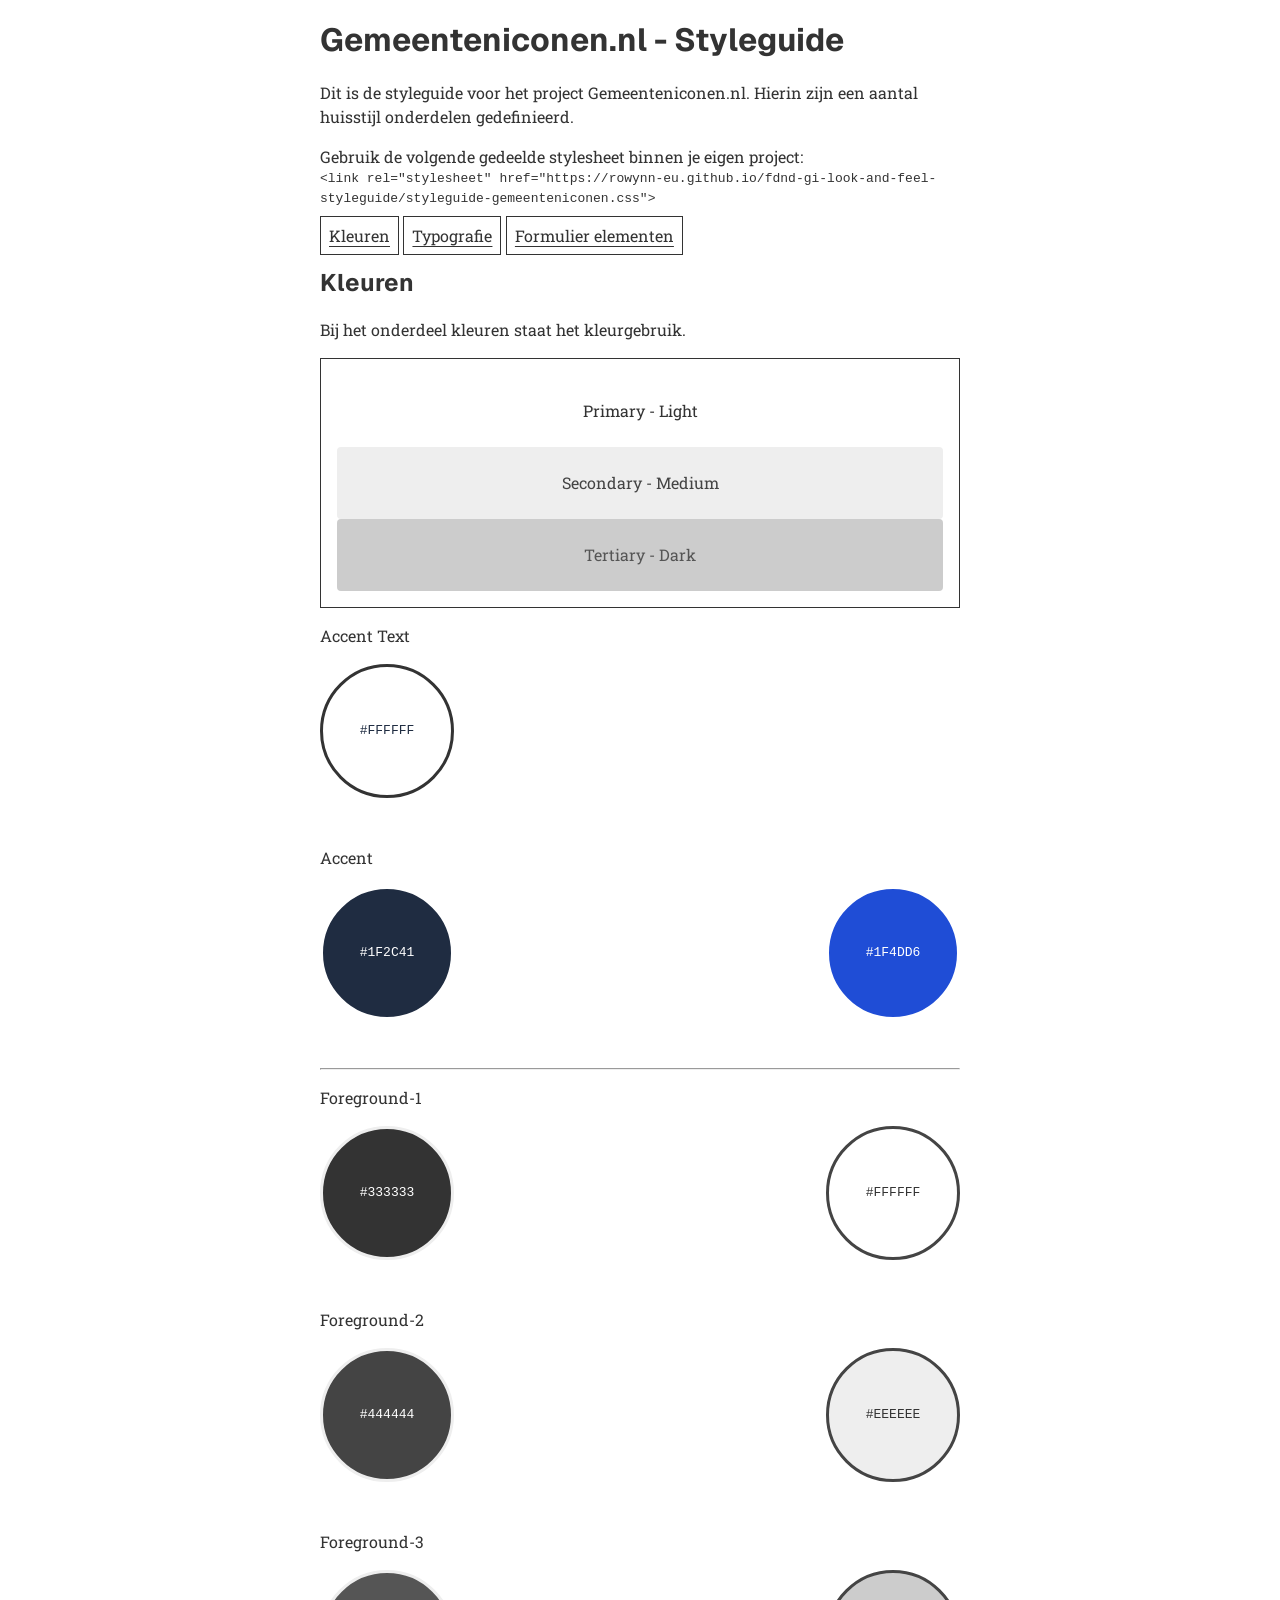
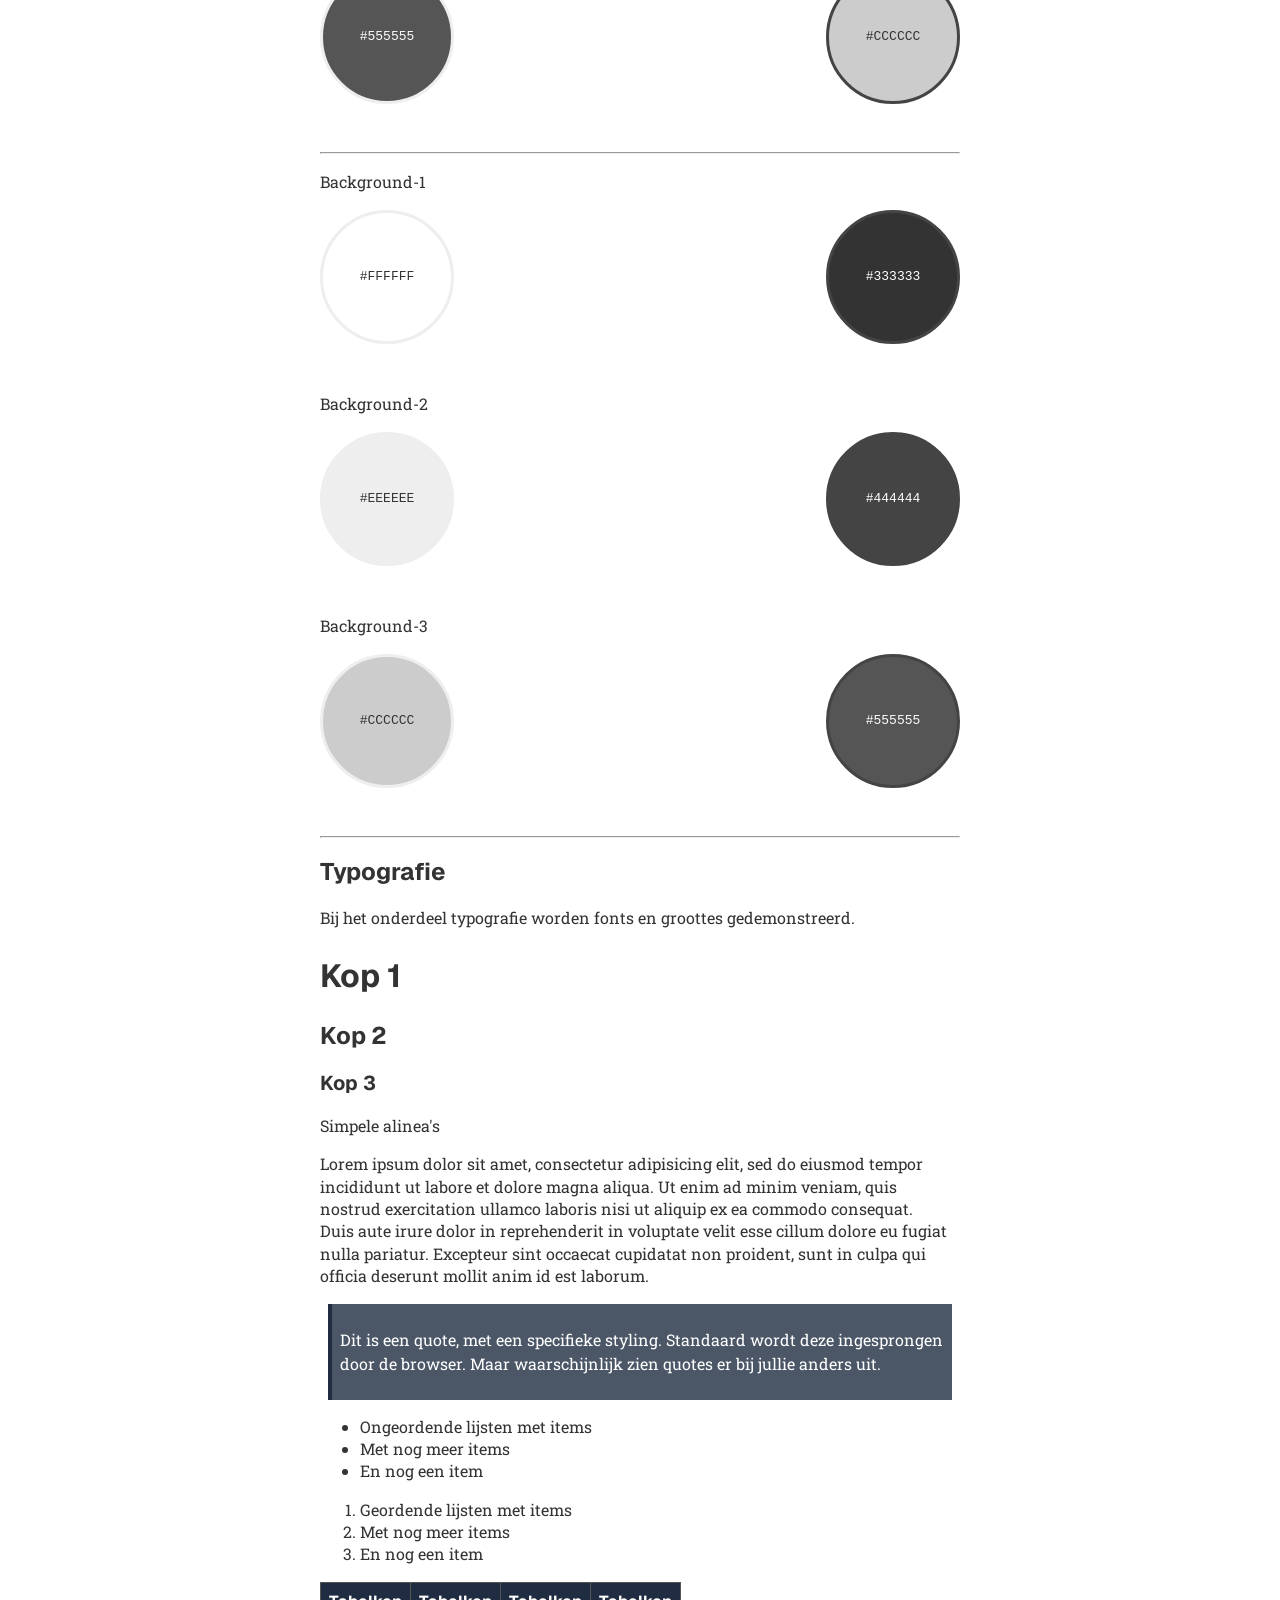
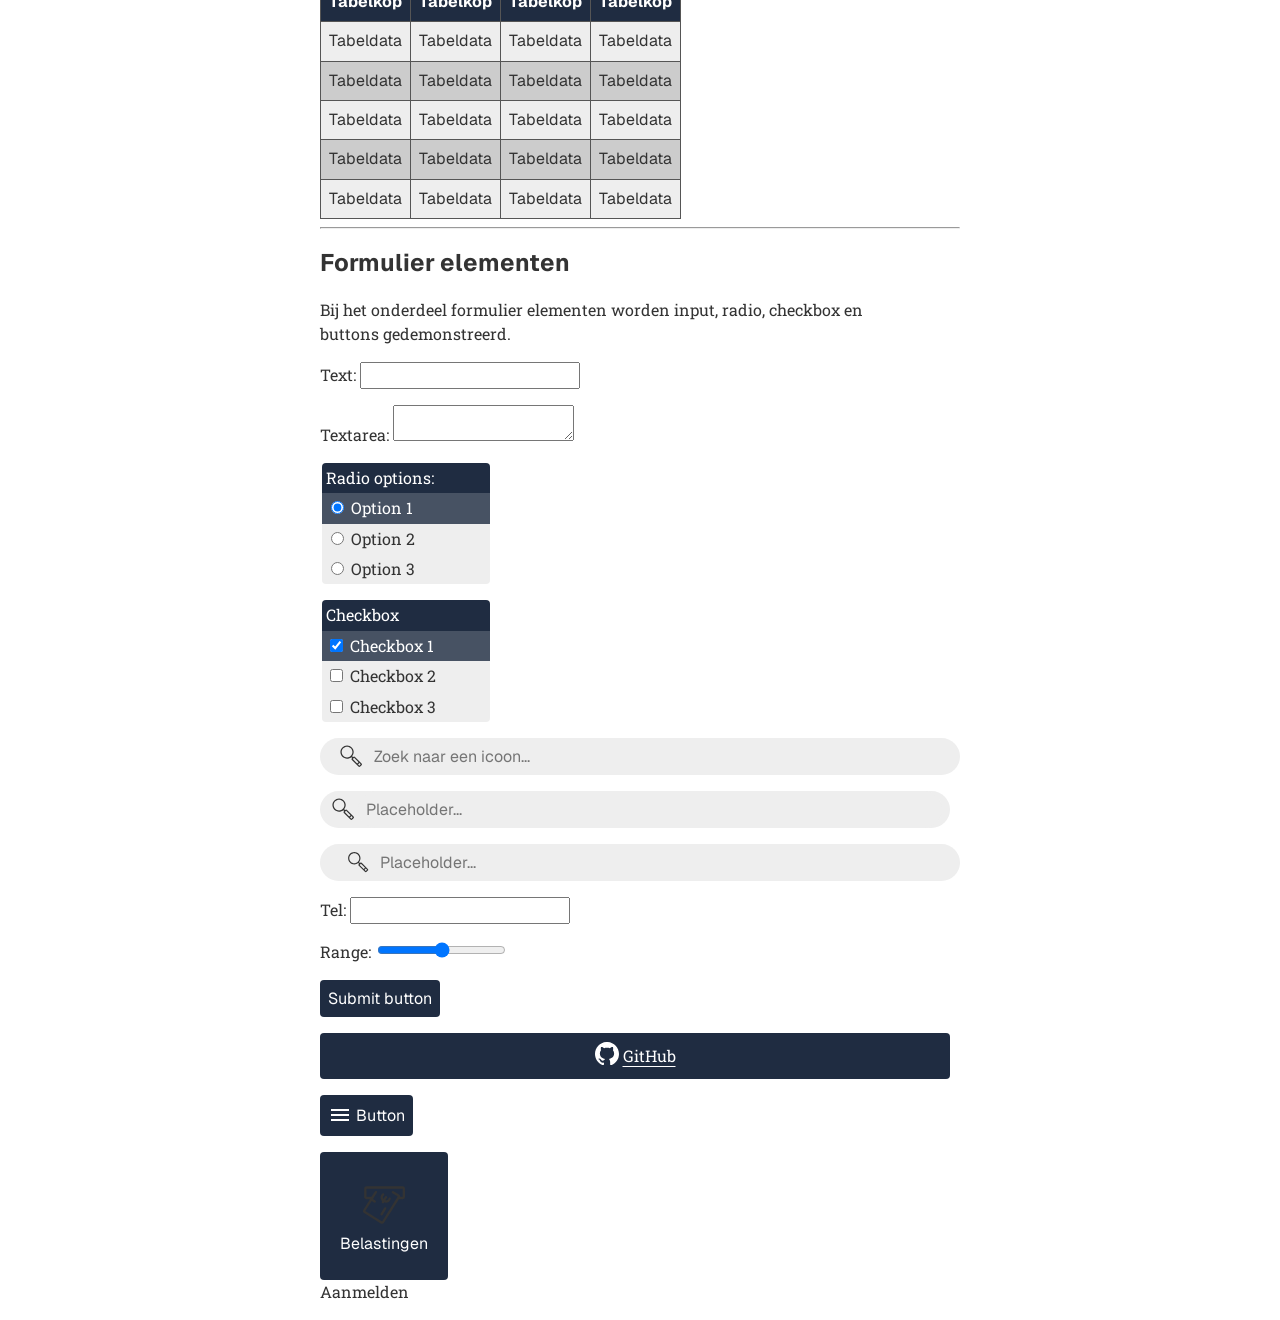
==== commit 891d7e11: "#5 #10 #14 documenatite css gebruik" ====
--- a/index.html
+++ b/index.html
@@ -31,6 +31,18 @@
       <h2>Kleuren</h2>
       <p>Bij het onderdeel kleuren staat het kleurgebruik.</p>
 
+      <div style="border: 1px solid var(--fg-0); padding: var(--spacing-md); ">
+            <div class="primary button">
+              <p>Primary - Light</p>
+            </div>
+            <div class="secondary button">
+              <p>Secondary - Medium</p>
+            </div>
+            <div class="tertiary button">
+              <p>Tertiary - Dark</p>
+            </div>
+      </div>
+
       <figure>
         <code class="">#FFFFFF</code>
         <figcaption>Accent Text</figcaption>
--- a/styleguide-gemeenteniconen.css
+++ b/styleguide-gemeenteniconen.css
@@ -107,10 +107,6 @@
         /* MARK: SPACING */
         /* ************* */
 
-        /*  Deze custom properties kan je gebruiken voor witruimte, 
-            maar ook bijvoorbeeld voor negatief ruimte, zoals voor 
-            een border-radius bij een knop. Dat heeft standaard 4px. */
-
         --spacing-xs:   0.25rem;      /* 4px */
         --spacing-sm:   0.5rem;       /* 8px */
         --spacing-md:   1rem;         /* 16px */
@@ -118,9 +114,9 @@
         --spacing-xl:   3rem;         /* 48px */
         --spacing-xxl:  4rem;         /* 64px */
 
-        /* *************************** */
-        /* MARK: ROUNDED, VOOR MELISSA */
-        /* *************************** */
+        /* ************* */
+        /* MARK: ROUNDED */
+        /* *************  */
 
         --rounded-xs:   0.25rem;      /* 4px */
         --rounded-sm:   0.5rem;       /* 8px */
@@ -139,16 +135,28 @@
     /* ************* */
     /* MARK: KLEUREN */
     /* ************* */
+    
+    /* ************************************************************** */
+    /* Primary is een samenvoeging van Foreground-1 en Background-1.  */
+    /* ************************************************************** */
 
     .primary { 
         color:var(--fg-0);
         background-color:var(--bg-0);
     }
 
+    /* **************************************************************** */
+    /* Secondary is een samenvoeging van Foreground-2 en Background-2.  */
+    /* **************************************************************** */
+
     .secondary { 
         color:var(--fg-1);
         background-color:var(--bg-1);
     }
+
+    /* *************************************************************** */
+    /* Tertiary is een samenvoeging van Foreground-3 en Background-3.  */
+    /* *************************************************************** */
 
     .tertiary { 
         color:var(--fg-2);
@@ -173,6 +181,12 @@
         background-color: var(--accent);
     }
 
+
+    /* **************************************************************** */
+    /* Soms wil je dat een element altijd licht is, of donker.          */
+    /* In dat geval, kan je deze class selectors toevoegen aan je HTML. */
+    /* **************************************************************** */
+    
     .light-mode {
         color-scheme: light;
     }
@@ -361,7 +375,7 @@
                 width: 32px;
             }
 
-        .input-search {
+        input, .input-search {
             font-size: inherit;
             outline: none;
             border: none;
@@ -408,7 +422,7 @@
             width: 32px;
         }
 
-        .input-search {
+        input, .input-search {
             font-size: inherit;
             outline: none;
             border: none;
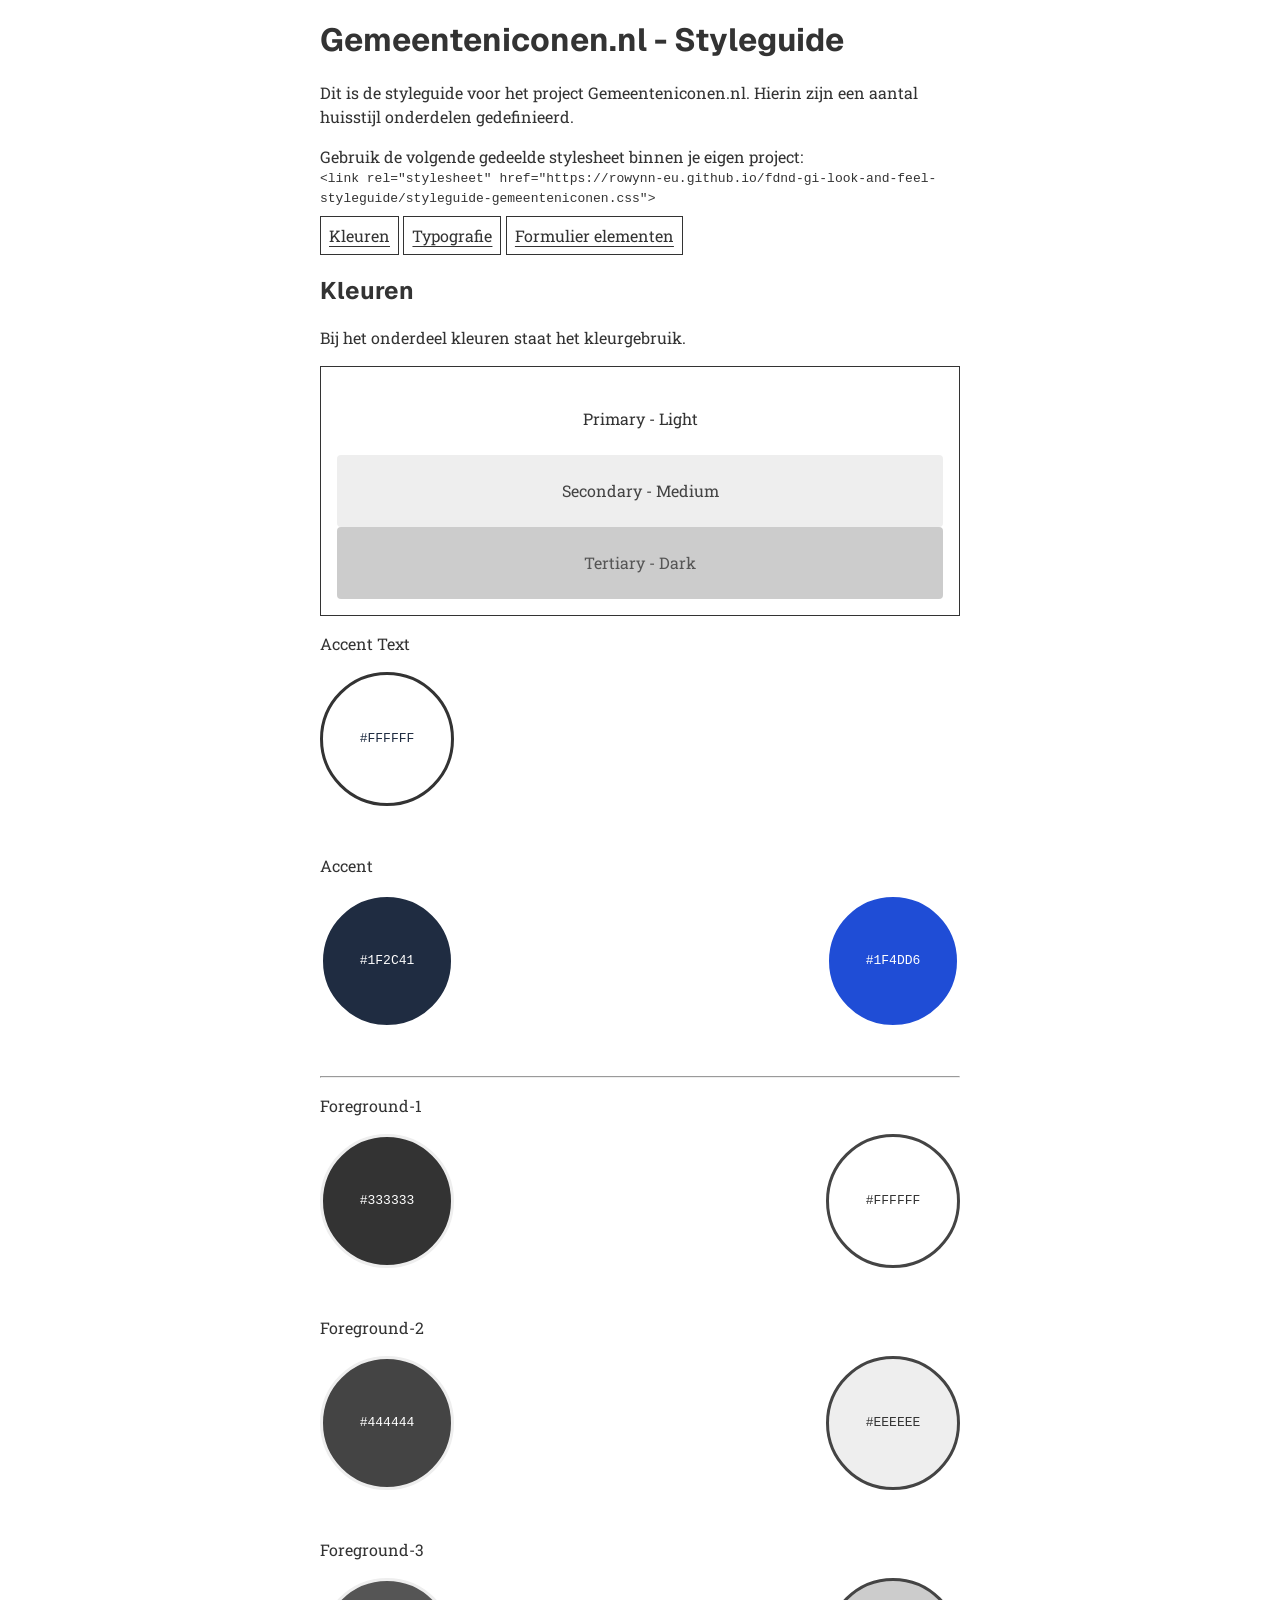
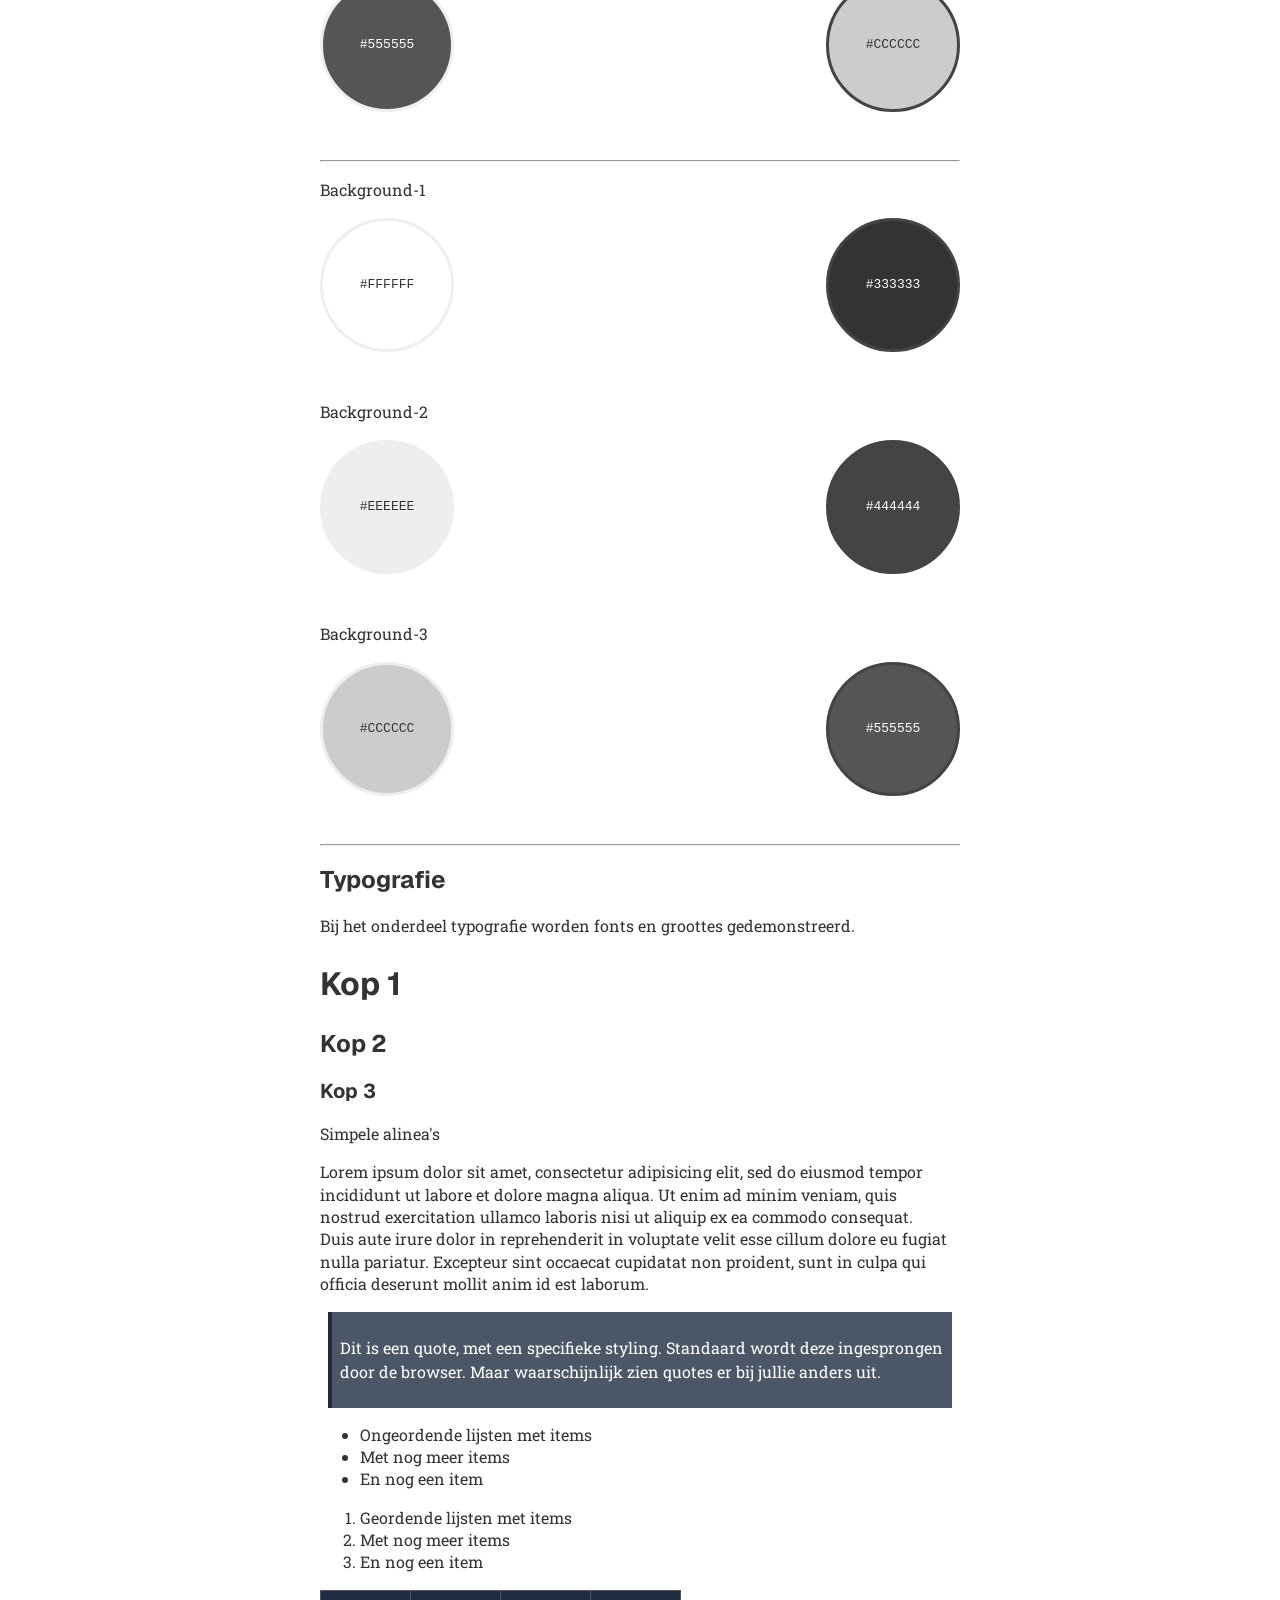
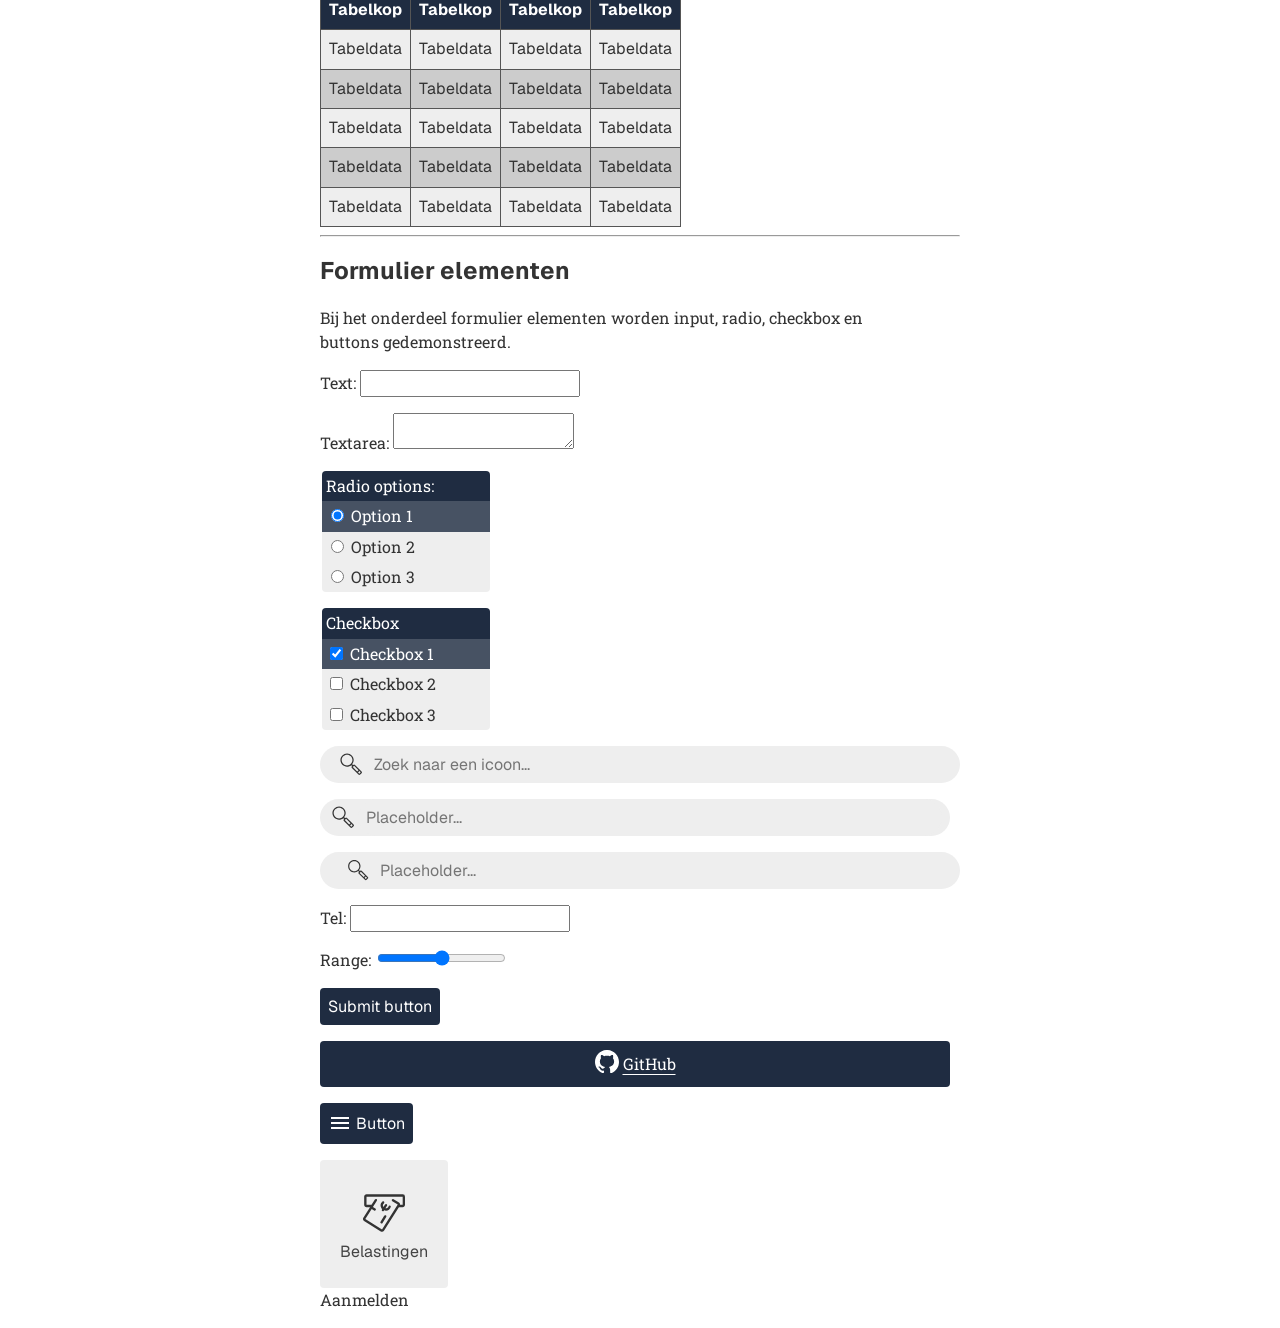
==== commit 052a94d6: "#10 blockquote class selector weggehaald" ====
--- a/index.html
+++ b/index.html
@@ -25,7 +25,7 @@
       <!-- En eventueel meer categorieën en componenten -->
     </nav>
 
-
+<label for="" class="label-filter"></label>
     <section id="kleur">
 
       <h2>Kleuren</h2>
@@ -286,7 +286,7 @@
         <p>
           <label for="">
             
-            <button type="button" class="button button-card accent">
+            <button type="button" class="button button-card secondary">
               <svg xmlns="http://www.w3.org/2000/svg" viewBox="0 0 48 48">
                                 <path d="M40 8H9c-1.1 0-2 .9-2 2v7c0 1.1.9 2 2 2h3.02l-5.73 9.06c-.59.93-.31 2.17.62 2.76l14.32 9.04c.94.59 2.17.31 2.76-.62L36.76 19h3.23c1.1 0 1.99-.9 2-2V9.99a2 2 0 0 0-2-2Zm-7.82 4.14c-.47-.29-1.08-.15-1.38.31-.29.47-.15 1.08.31 1.38l4.67 2.94-13.47 21.38L8 29.14l5.44-8.63 2.1 1.33c.47.3 1.08.16 1.38-.31.3-.47.16-1.08-.31-1.38l-2.1-1.33 3.37-5.35c.29-.47.15-1.08-.31-1.38-.47-.29-1.08-.15-1.38.31L13.3 17H9.02v-7h31v7h-2.25c.09-.74-.24-1.5-.91-1.93l-4.66-2.94Zm-6.29 15.27-3.11 5.1c-.29.48-.92.63-1.4.34-.48-.29-.63-.92-.34-1.4l3.11-5.1c.29-.48.92-.63 1.4-.34.48.29.63.92.34 1.4Zm3.94-8.67a4.056 4.056 0 0 1-1.55 2.44c-1.21.91-2.79 1.06-4.18.56l-.19.31c-.3.47-.91.61-1.38.31a.994.994 0 0 1-.31-1.38l.2-.31c-.12-.12-.24-.22-.35-.35-.78-.96-1.13-2.14-.99-3.32.14-1.12.71-2.11 1.61-2.79.44-.33 1.07-.24 1.4.2.33.44.24 1.07-.2 1.4-.46.35-.75.86-.82 1.43-.07.59.1 1.18.46 1.68l1.37-2.17c.3-.47.91-.61 1.38-.31.47.3.61.91.31 1.38l-1.38 2.17c.65.12 1.33 0 1.87-.41.41-.31.69-.76.79-1.25.11-.54.64-.89 1.18-.78.54.11.89.64.78 1.18Z"></path>
                             </svg>Belastingen</button>
--- a/styleguide-gemeenteniconen.css
+++ b/styleguide-gemeenteniconen.css
@@ -265,7 +265,7 @@
             text-wrap: pretty;
         }
 
-        blockquote, .blockquote {
+        blockquote {
             color: var(--accent-text);
             background-color: var(--accent-muted);
             
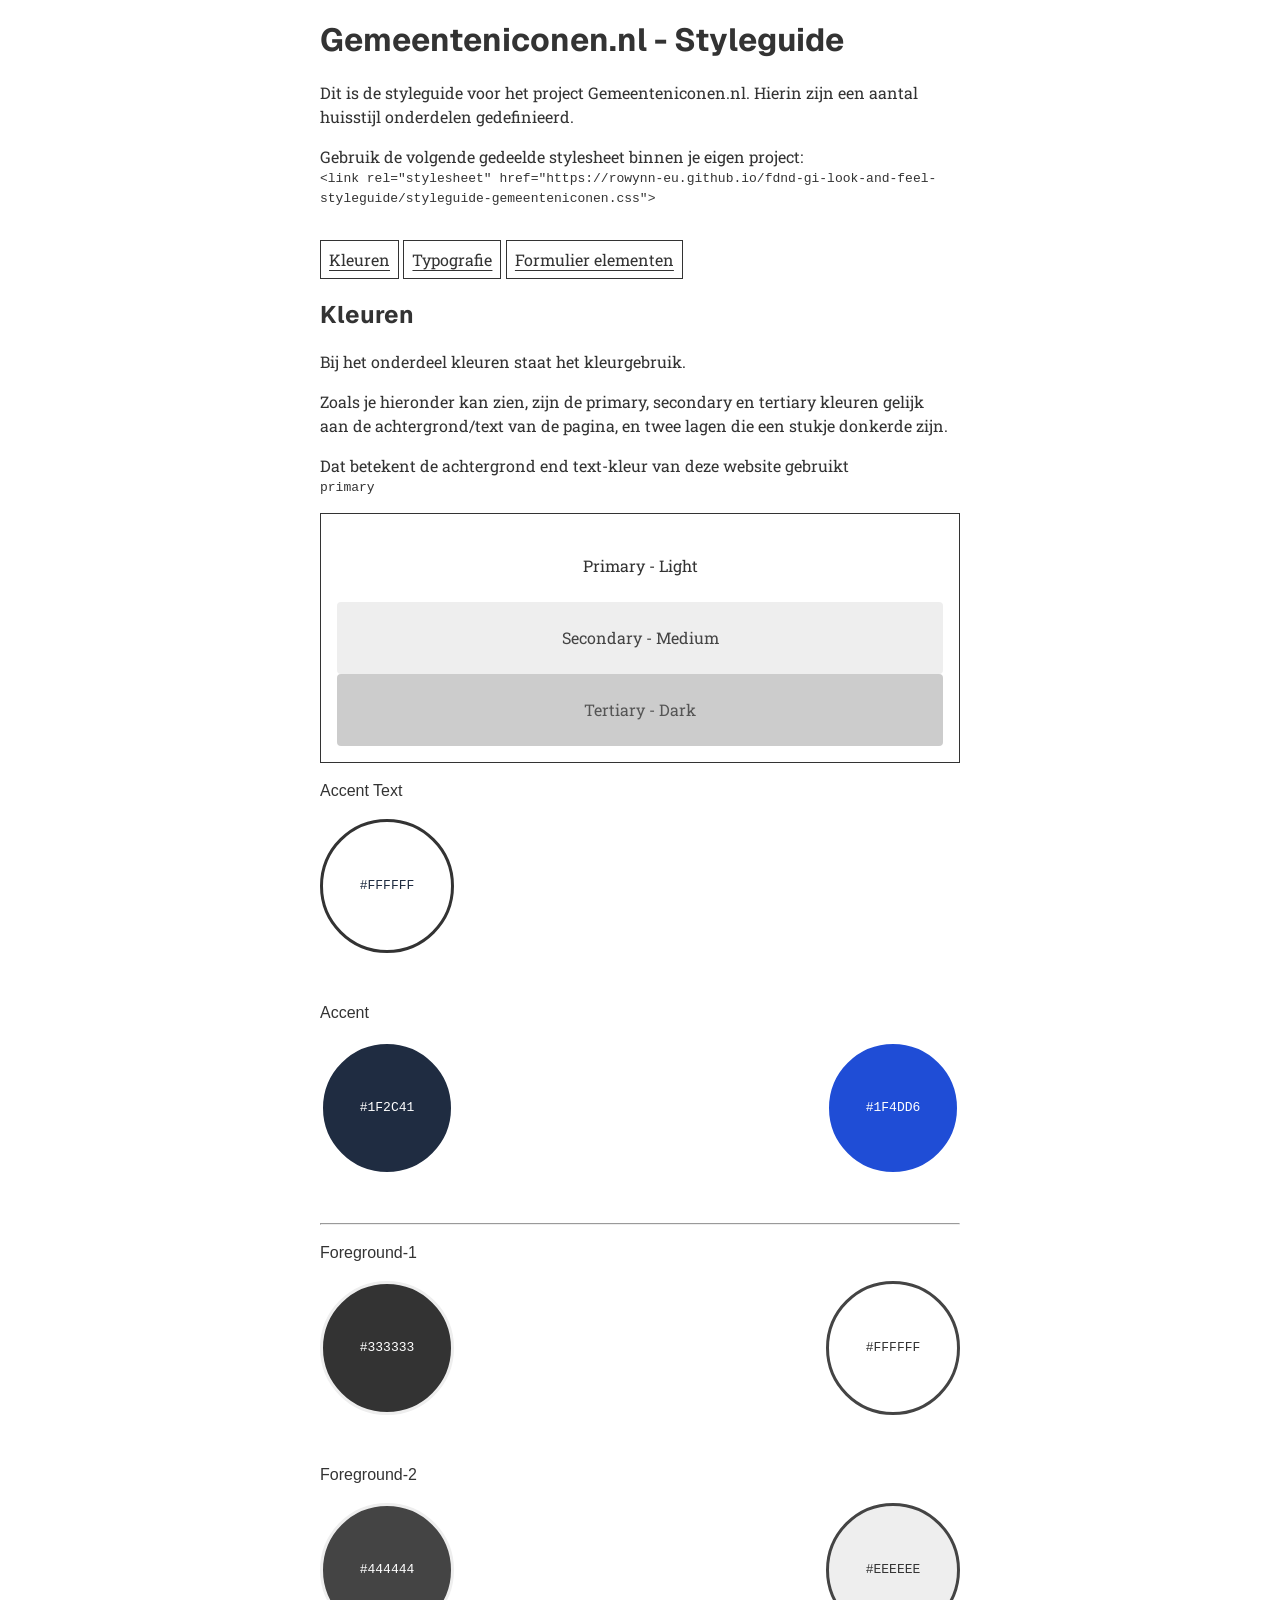
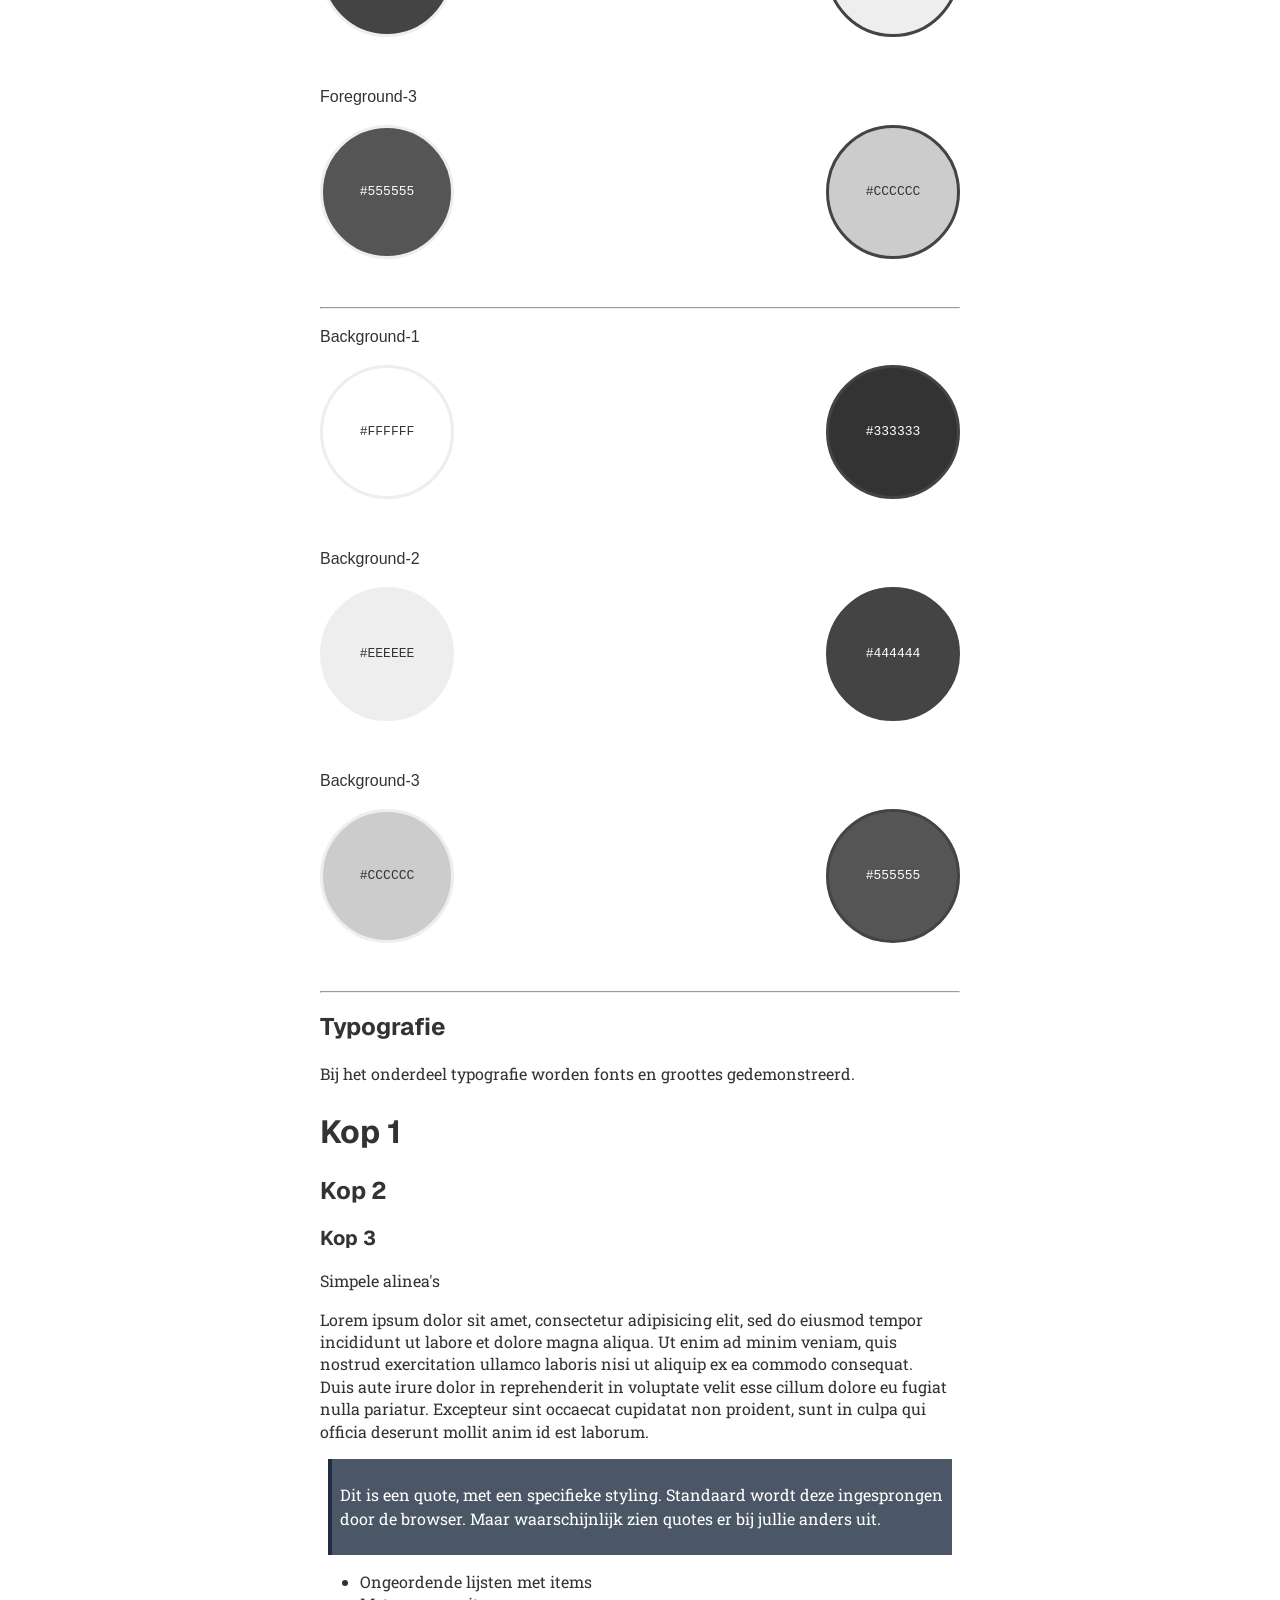
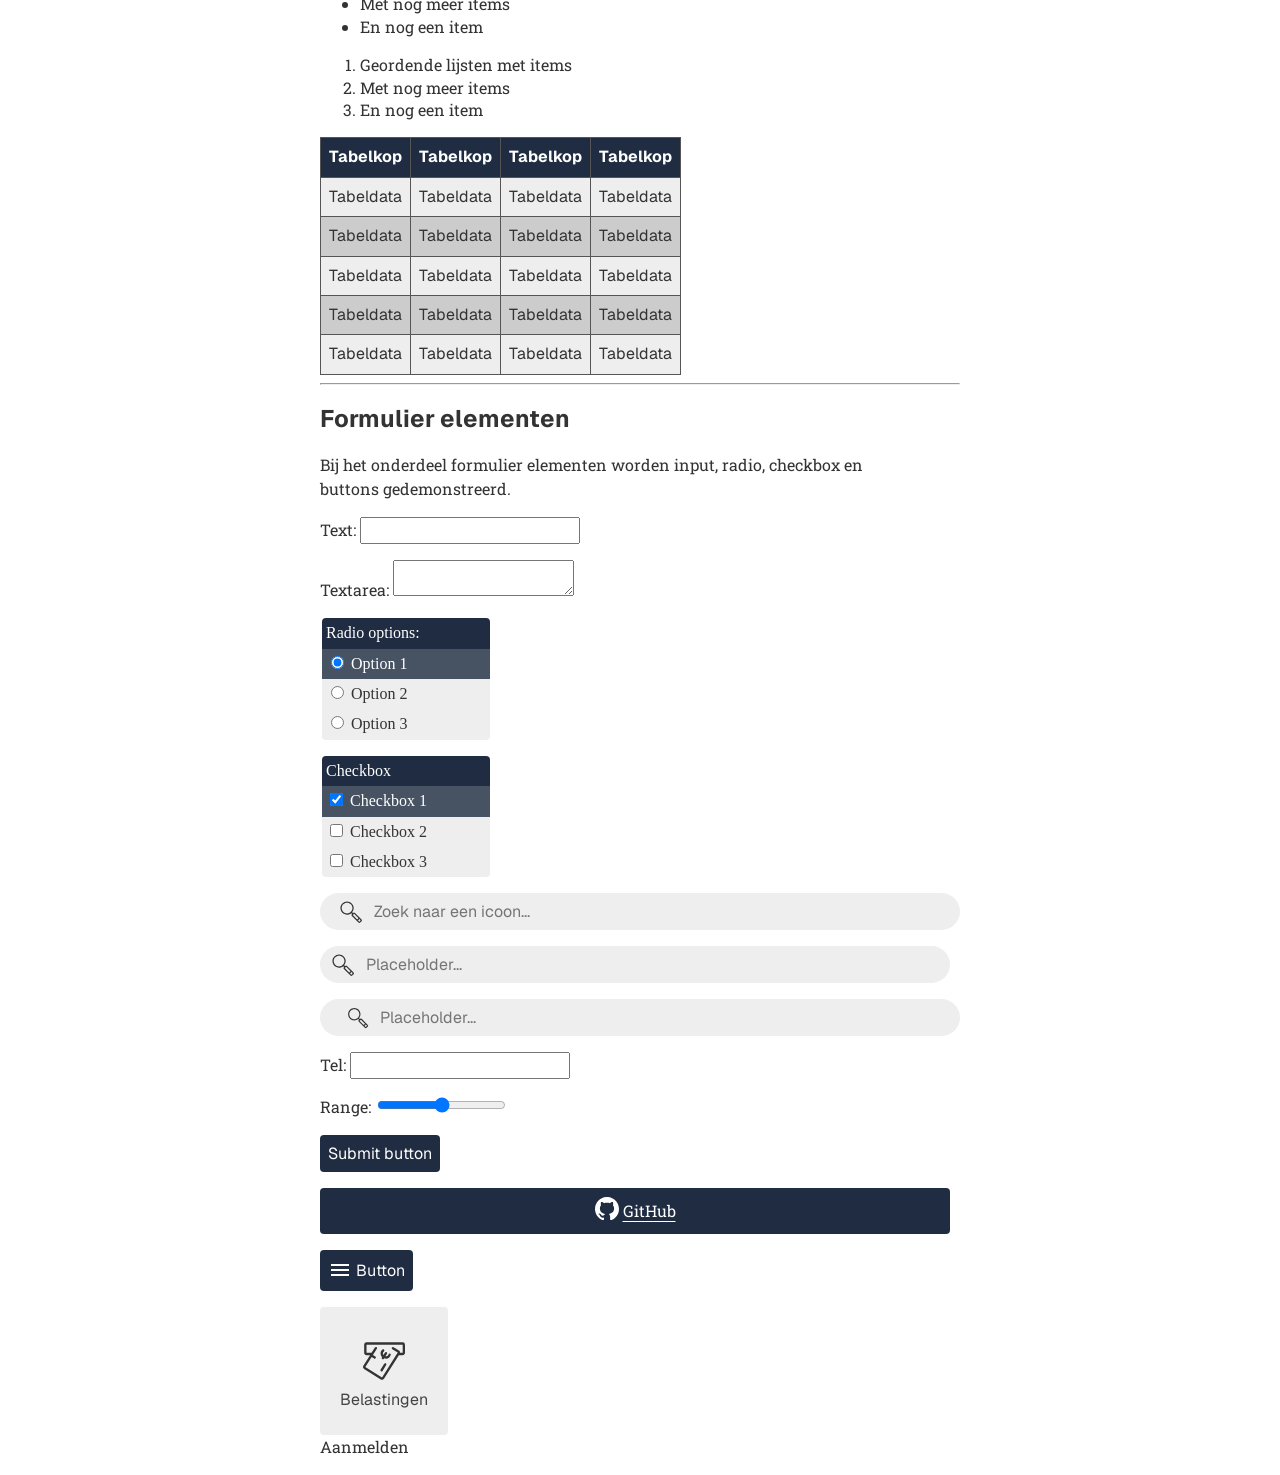
==== commit 1df36e53: "uitleg over kleurgebruik toegevoegd HTML #13 #5 #14" ====
--- a/index.html
+++ b/index.html
@@ -14,7 +14,9 @@
       <p>Dit is de styleguide voor het project Gemeenteniconen.nl. Hierin zijn een aantal huisstijl onderdelen gedefinieerd.</p>
       <p>Gebruik de volgende gedeelde stylesheet binnen je eigen project:
         <!-- Pas deze aan zodra deze repository live staat op GitHub Pages -->
+         <br>
         <code>&lt;link rel=&quot;stylesheet&quot; href=&quot;https://rowynn-eu.github.io/fdnd-gi-look-and-feel-styleguide/styleguide-gemeenteniconen.css&quot;&gt;</code>
+        <br>
       </p>
     </header>
 
@@ -30,6 +32,9 @@
 
       <h2>Kleuren</h2>
       <p>Bij het onderdeel kleuren staat het kleurgebruik.</p>
+
+      <p>Zoals je hieronder kan zien, zijn de primary, secondary en tertiary kleuren gelijk aan de achtergrond/text van de pagina, en twee lagen die een stukje donkerde zijn.</p>
+      <p>Dat betekent de achtergrond end text-kleur van deze website gebruikt <code> primary </code></p>
 
       <div style="border: 1px solid var(--fg-0); padding: var(--spacing-md); ">
             <div class="primary button">
--- a/index.css
+++ b/index.css
@@ -5,25 +5,15 @@
    https://developer.mozilla.org/en-US/docs/Learn_web_development/Core/Styling_basics/Cascade_layers
    https://css-tricks.com/css-cascade-layers/ */
 
-body {
-    color: var(--fg-0);
-    background-color: var(--bg-0);
-    font-family: 'Roboto Slab';
-    
-    h1,h2,h3,h4,h5,h6  {
-      font-family: 'Geist';
-      font-weight: 700;
-    }
-
-    figcaption {
-      font-family: inherit;
-    }
-}
 
 @layer generiek {
 
   html, body {
     scroll-behavior: smooth;
+
+        figcaption {
+      font-family: inherit;
+    }
   }
 
   body {
--- a/styleguide-gemeenteniconen.css
+++ b/styleguide-gemeenteniconen.css
@@ -48,9 +48,9 @@
             url(./assets/fonts/geist/static/geist-latin-700-italic.ttf) format("ttf");
     }
 
-    /* ***************** */
-    /* MARK: ROBOTO SLAB */
-    /* ***************** */
+        /* ***************** */
+        /* MARK: ROBOTO SLAB */
+        /* ***************** */
 
     @font-face {
         font-family: 'Roboto Slab';
@@ -72,9 +72,9 @@
             url(./assets/fonts/roboto-slab/static/roboto-slab-latin-700-normal.ttf) format("ttf");
     }
 
-        /* *********************** */
-        /* MARK: CUSTOM PROPERTIES */
-        /* *********************** */
+    /* *********************** */
+    /* MARK: CUSTOM PROPERTIES */
+    /* *********************** */
 
     :root {
         color-scheme: light dark;
@@ -215,6 +215,13 @@
             hyphens: auto;
             line-height: 1.2;
         }
+
+        /* ***************************************************** */
+        /* In het geval dat je een h2 wilt stijlen als een h3,   */
+        /* zodat het semantsich goed is, maar visueel kleiner,   */
+        /* gebruik heading-grootte.                              */   
+        /* ***************************************************** */
+
 
         h1, .heading-large {
             font-size: 2rem;
@@ -317,7 +324,7 @@
     /* MARK: FILTERS */
     /* ************* */
 
-     fieldset{
+    fieldset{
         width: fit-content;
         background-color: var(--bg-1);
         padding: 0;
@@ -342,6 +349,7 @@
         min-width: 160px;
         display: block;
         padding: var(--spacing-xs);
+        transition: 0.125s;
 
         &:has(input:checked){
             background-color: var(--accent-muted);
@@ -390,8 +398,8 @@
         } 
 
         /* wanneer iets in de search gefocussed word, gebeurt dit */
-        &:focus-within {
-            box-shadow: 0 0 2px var(--fg-0);
+        &:focus-within, &:hover {
+            box-shadow: 0 0 calc(2px + 0.5px) var(--fg-0);
         }
     }
 
@@ -474,7 +482,7 @@
         width: 128px;
         height: 128px;
 
-        > svg {
+        > svg, img {
             fill: var(--fg-0);
             aspect-ratio: 1 / 1;
             width: 50%;
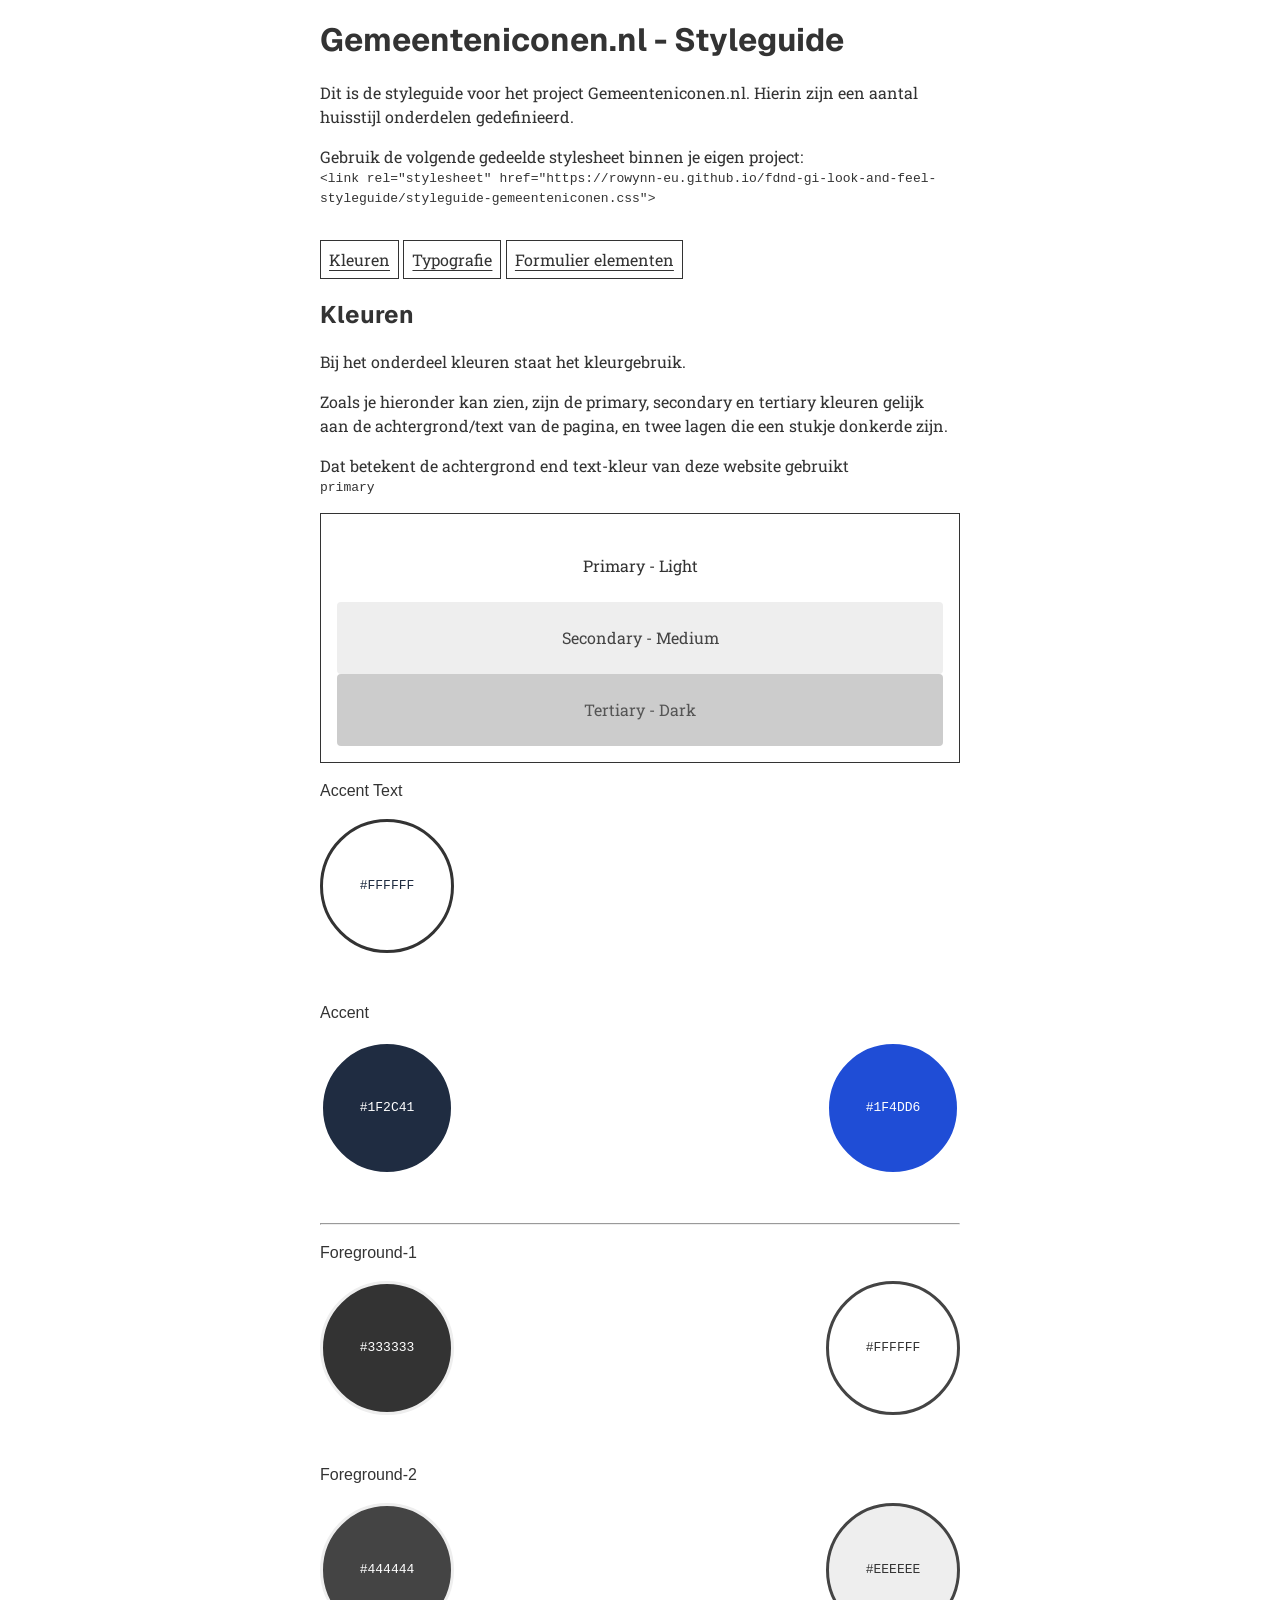
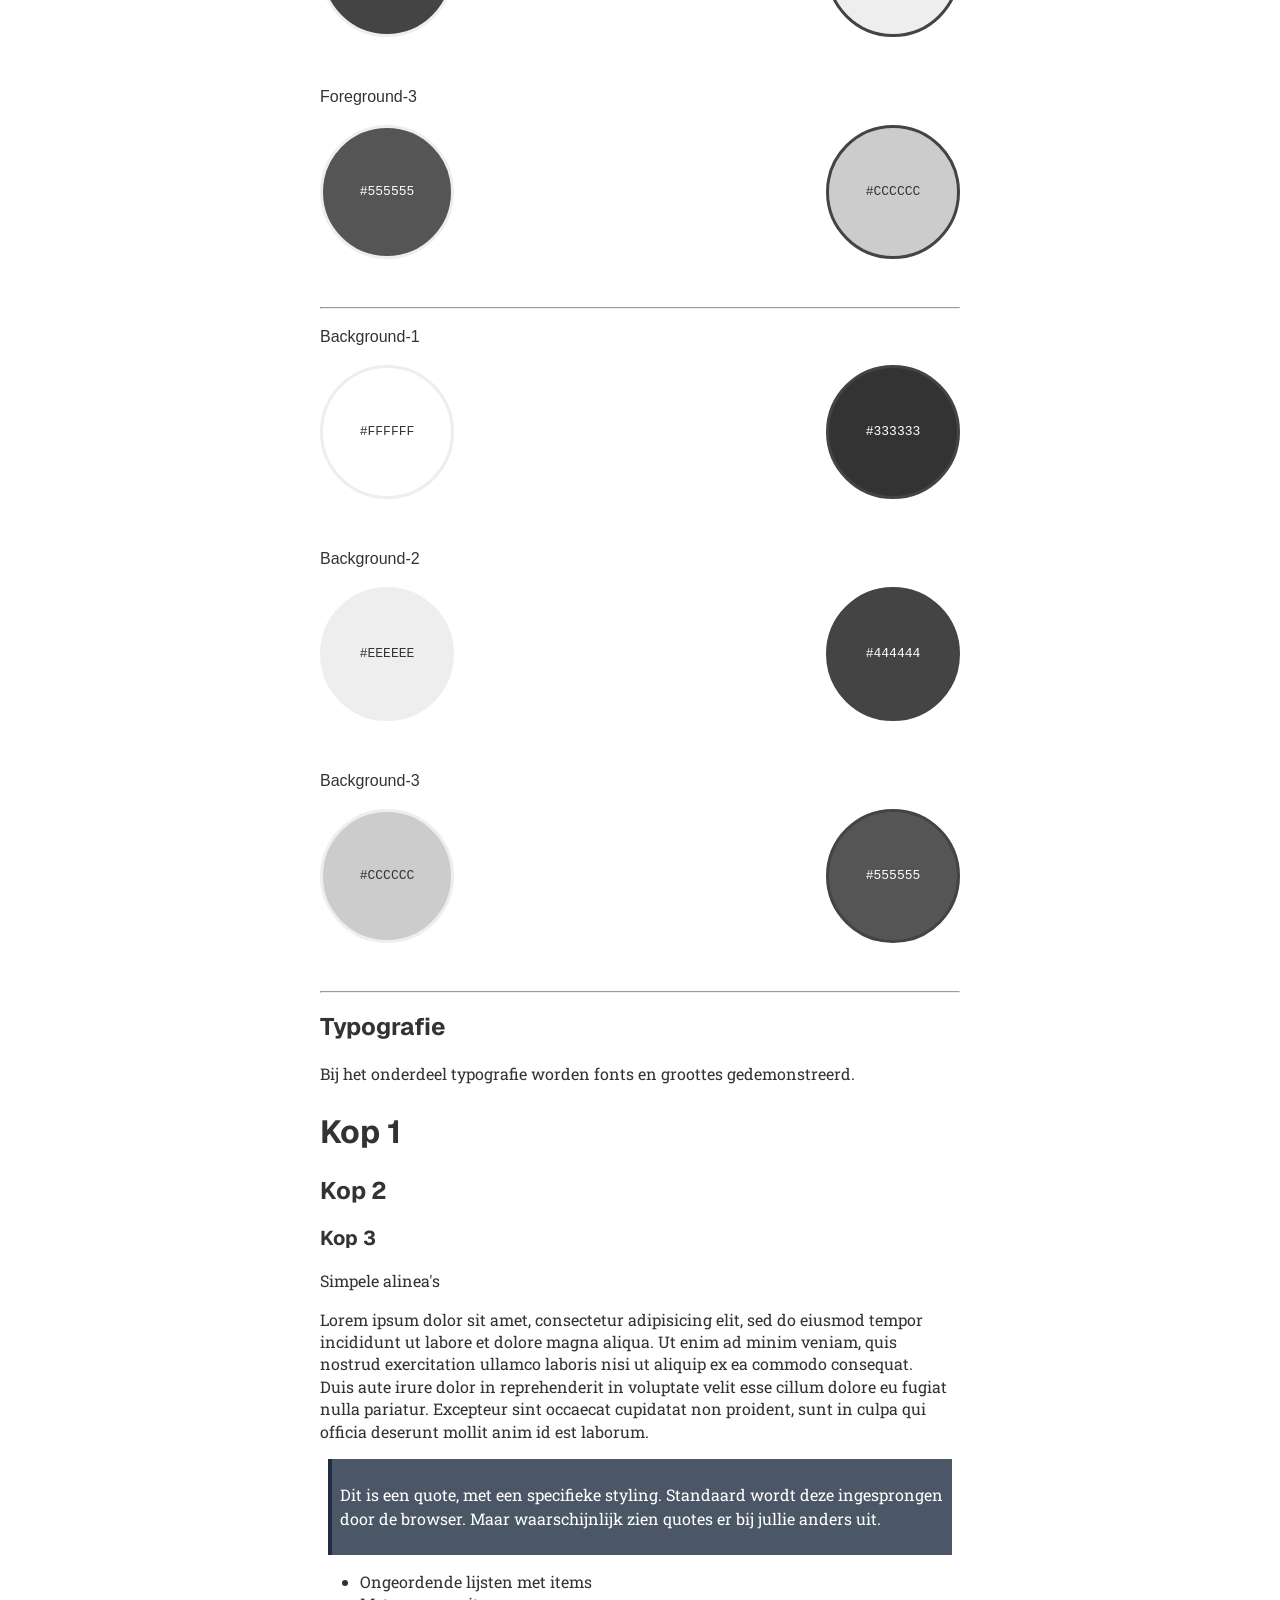
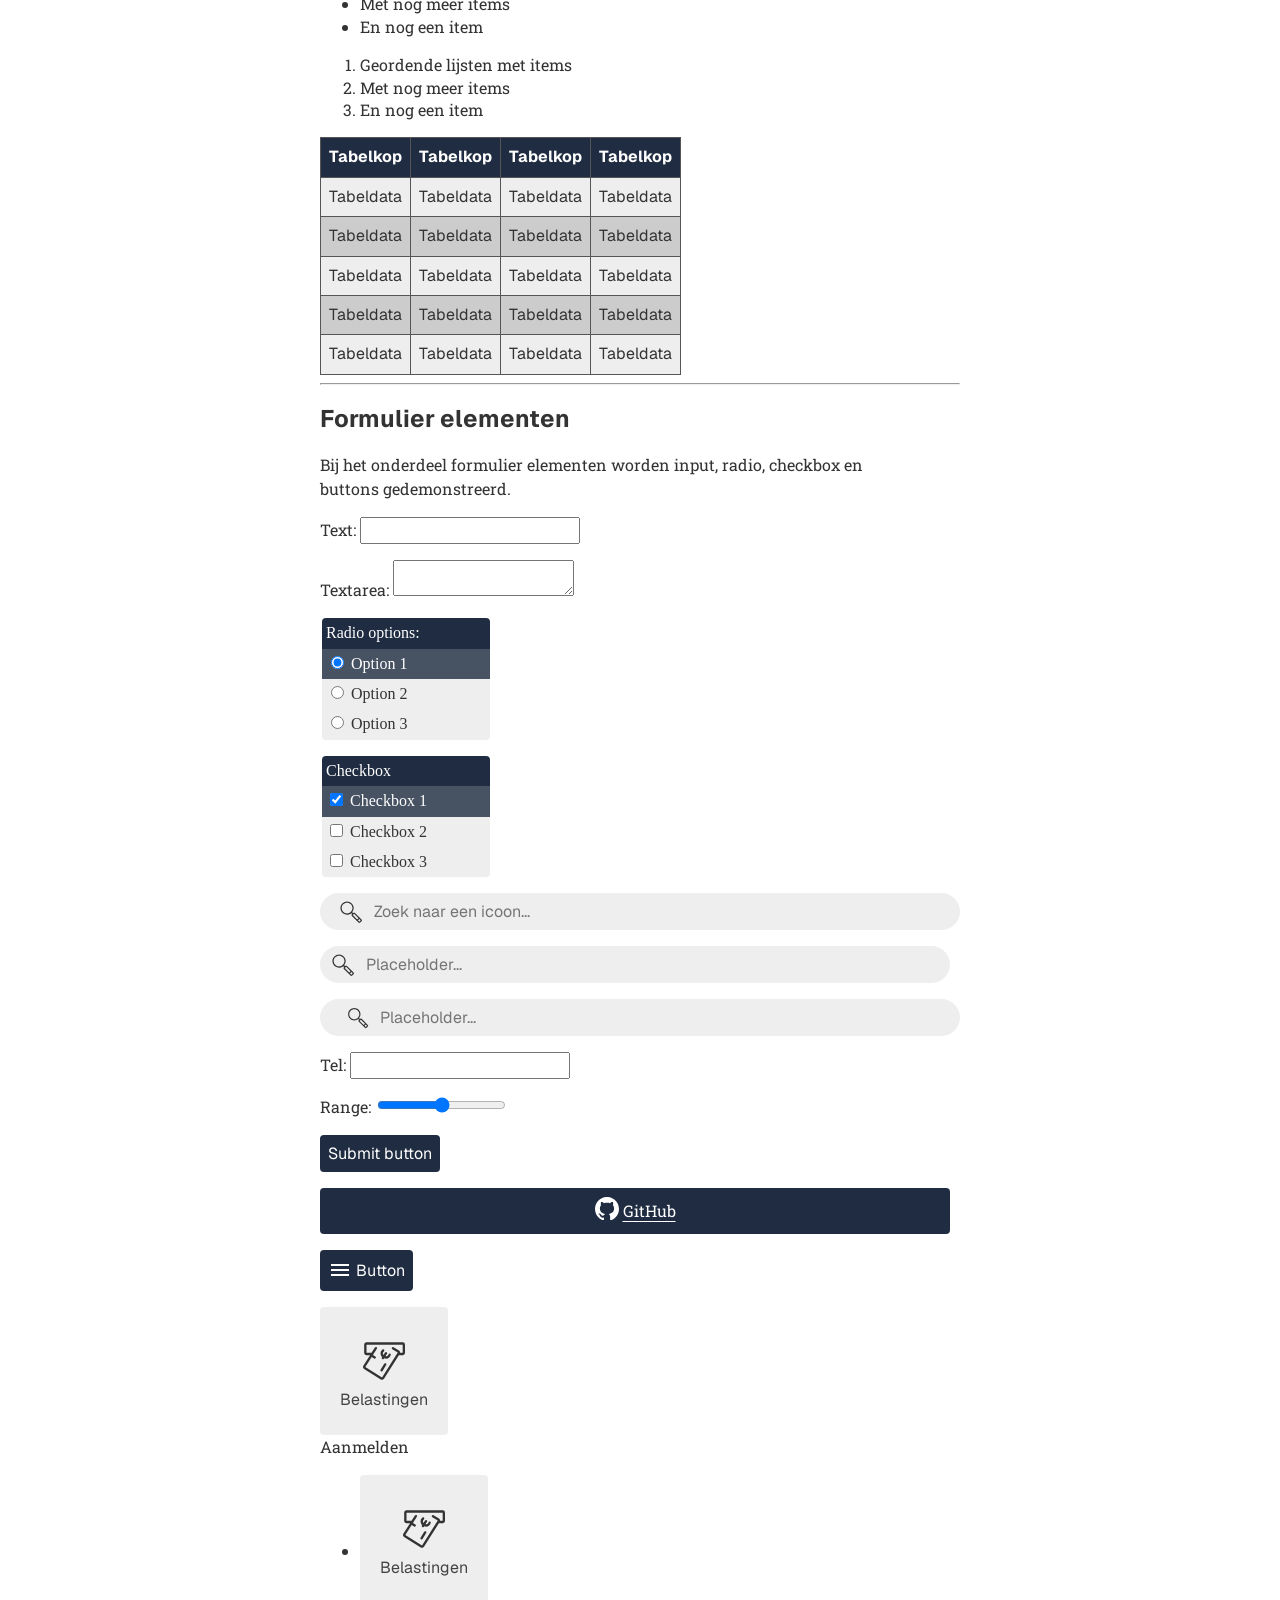
==== commit 7013a536: "#10 ocb700d was perongeluk ongedaan gemaakt. hersteld." ====
--- a/index.html
+++ b/index.html
@@ -291,7 +291,7 @@
         <p>
           <label for="">
             
-            <button type="button" class="button button-card secondary">
+            <button type="button" class="button-card secondary">
               <svg xmlns="http://www.w3.org/2000/svg" viewBox="0 0 48 48">
                                 <path d="M40 8H9c-1.1 0-2 .9-2 2v7c0 1.1.9 2 2 2h3.02l-5.73 9.06c-.59.93-.31 2.17.62 2.76l14.32 9.04c.94.59 2.17.31 2.76-.62L36.76 19h3.23c1.1 0 1.99-.9 2-2V9.99a2 2 0 0 0-2-2Zm-7.82 4.14c-.47-.29-1.08-.15-1.38.31-.29.47-.15 1.08.31 1.38l4.67 2.94-13.47 21.38L8 29.14l5.44-8.63 2.1 1.33c.47.3 1.08.16 1.38-.31.3-.47.16-1.08-.31-1.38l-2.1-1.33 3.37-5.35c.29-.47.15-1.08-.31-1.38-.47-.29-1.08-.15-1.38.31L13.3 17H9.02v-7h31v7h-2.25c.09-.74-.24-1.5-.91-1.93l-4.66-2.94Zm-6.29 15.27-3.11 5.1c-.29.48-.92.63-1.4.34-.48-.29-.63-.92-.34-1.4l3.11-5.1c.29-.48.92-.63 1.4-.34.48.29.63.92.34 1.4Zm3.94-8.67a4.056 4.056 0 0 1-1.55 2.44c-1.21.91-2.79 1.06-4.18.56l-.19.31c-.3.47-.91.61-1.38.31a.994.994 0 0 1-.31-1.38l.2-.31c-.12-.12-.24-.22-.35-.35-.78-.96-1.13-2.14-.99-3.32.14-1.12.71-2.11 1.61-2.79.44-.33 1.07-.24 1.4.2.33.44.24 1.07-.2 1.4-.46.35-.75.86-.82 1.43-.07.59.1 1.18.46 1.68l1.37-2.17c.3-.47.91-.61 1.38-.31.47.3.61.91.31 1.38l-1.38 2.17c.65.12 1.33 0 1.87-.41.41-.31.69-.76.79-1.25.11-.54.64-.89 1.18-.78.54.11.89.64.78 1.18Z"></path>
                             </svg>Belastingen</button>
@@ -300,6 +300,15 @@
           
         </p>
       </form>
+
+      <ul>
+        <li class="button-card">
+            <button class="button button-card secondary">
+              <svg xmlns="http://www.w3.org/2000/svg" viewBox="0 0 48 48">
+                  <path d="M40 8H9c-1.1 0-2 .9-2 2v7c0 1.1.9 2 2 2h3.02l-5.73 9.06c-.59.93-.31 2.17.62 2.76l14.32 9.04c.94.59 2.17.31 2.76-.62L36.76 19h3.23c1.1 0 1.99-.9 2-2V9.99a2 2 0 0 0-2-2Zm-7.82 4.14c-.47-.29-1.08-.15-1.38.31-.29.47-.15 1.08.31 1.38l4.67 2.94-13.47 21.38L8 29.14l5.44-8.63 2.1 1.33c.47.3 1.08.16 1.38-.31.3-.47.16-1.08-.31-1.38l-2.1-1.33 3.37-5.35c.29-.47.15-1.08-.31-1.38-.47-.29-1.08-.15-1.38.31L13.3 17H9.02v-7h31v7h-2.25c.09-.74-.24-1.5-.91-1.93l-4.66-2.94Zm-6.29 15.27-3.11 5.1c-.29.48-.92.63-1.4.34-.48-.29-.63-.92-.34-1.4l3.11-5.1c.29-.48.92-.63 1.4-.34.48.29.63.92.34 1.4Zm3.94-8.67a4.056 4.056 0 0 1-1.55 2.44c-1.21.91-2.79 1.06-4.18.56l-.19.31c-.3.47-.91.61-1.38.31a.994.994 0 0 1-.31-1.38l.2-.31c-.12-.12-.24-.22-.35-.35-.78-.96-1.13-2.14-.99-3.32.14-1.12.71-2.11 1.61-2.79.44-.33 1.07-.24 1.4.2.33.44.24 1.07-.2 1.4-.46.35-.75.86-.82 1.43-.07.59.1 1.18.46 1.68l1.37-2.17c.3-.47.91-.61 1.38-.31.47.3.61.91.31 1.38l-1.38 2.17c.65.12 1.33 0 1.87-.41.41-.31.69-.76.79-1.25.11-.54.64-.89 1.18-.78.54.11.89.64.78 1.18Z"></path>
+              </svg>Belastingen</button>
+        </li>
+      </ul>
     
     </section>
 
--- a/styleguide-gemeenteniconen.css
+++ b/styleguide-gemeenteniconen.css
@@ -459,7 +459,7 @@
     /* MARK: BUTTONS */
     /* ************* */
 
-    .button{
+    button, .button{
         display: flex;
         justify-content: center;
         align-items: center;
